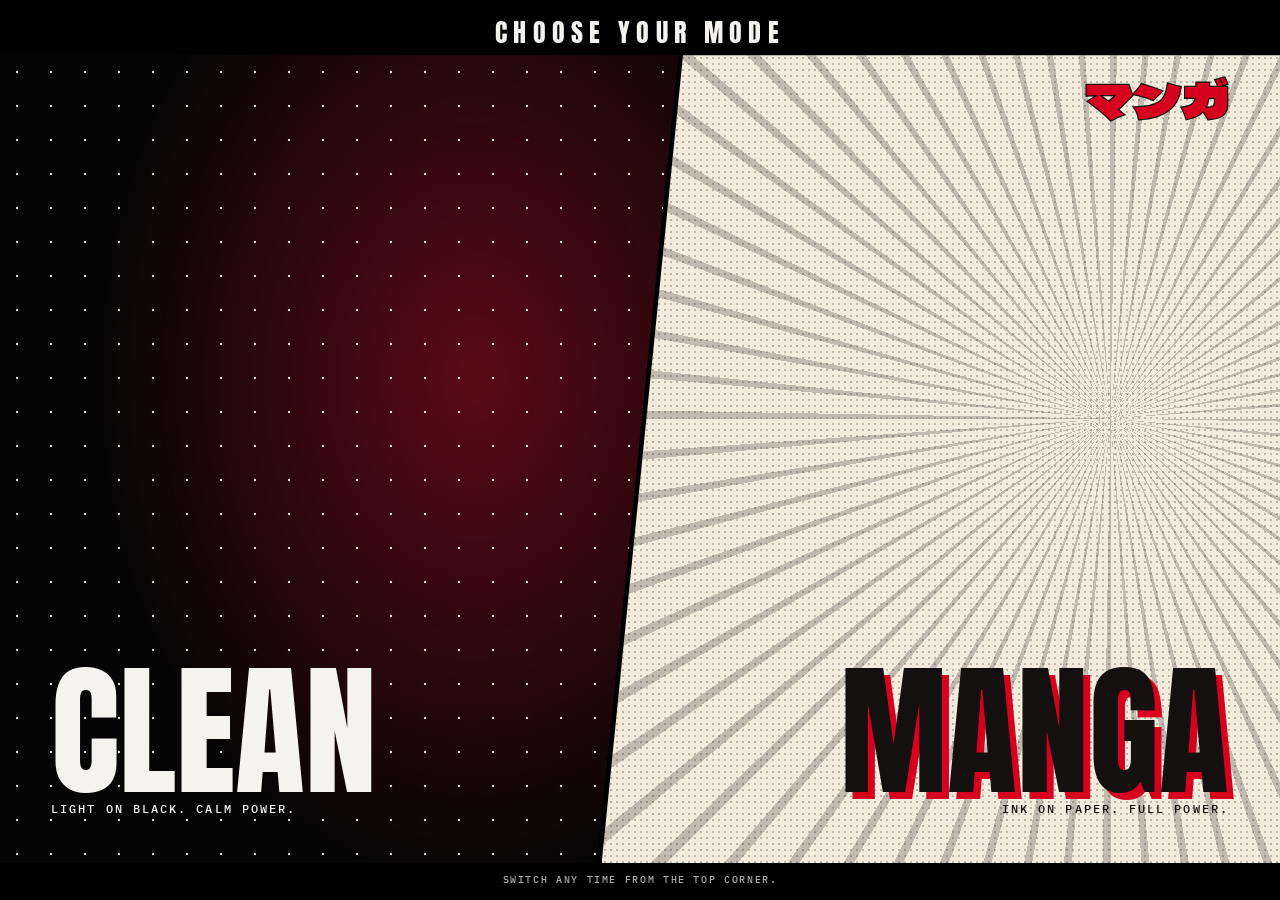
==== clean/index.html @ 98e5549c "One site, two modes: Clean (personal) and Manga - index.html is the front door: it opens the mode yo" ====
<!doctype html>
<html lang="en" data-mode="clean">
<head>
  <meta charset="utf-8">
  <meta name="viewport" content="width=device-width, initial-scale=1, viewport-fit=cover">
  <title>RSW — Real Saiyan Wellness</title>
  <meta name="description" content="Real Saiyan Wellness: lab-tested fitness fuel with an anime soul. Tap into your final form.">
  <!-- Test site: keep search engines out. Remove at launch. -->
  <meta name="robots" content="noindex">
  <link rel="icon" href="../favicon.svg" type="image/svg+xml">

  <!-- Runs before first paint. This page is Clean (Manga is ../manga/), so it's the mode the front door opens next
       time. Arrived from the Manga page (../switch.js): paint its cover first and hold it until this page is ready. -->
  <script>
    document.documentElement.classList.add('js');
    try {
      localStorage.setItem('rsw-mode', 'clean');
      const via = JSON.parse(sessionStorage.getItem('rsw-via'));
      sessionStorage.removeItem('rsw-via');
      if (via?.mode === 'clean' && Date.now() - via.at < 10000 && !matchMedia('(prefers-reduced-motion: reduce)').matches) {
        window.rswVia = via;
        document.documentElement.classList.add('is-arriving', 'is-launching');
      }
    } catch {}
  </script>

  <link rel="preconnect" href="https://fonts.googleapis.com">
  <link rel="preconnect" href="https://fonts.gstatic.com" crossorigin>
  <!-- Anton sets the scenes' titles. shortcut: Archivo Expanded + Montserrat stand in for the deck's paid Fit ExtraWide +
       Gotham. IBM Plex Mono sets the readouts; Anek Gujarati the Gujarati. -->
  <link rel="stylesheet" href="https://fonts.googleapis.com/css2?family=Anton&family=Archivo:wdth,wght@125,900&family=IBM+Plex+Mono:wght@500&family=Montserrat:wght@500;700;800&family=Anek+Gujarati:wdth,wght@100,700&display=swap">
  <!-- Only the Japanese this page uses (check.py fails if a letter is missing; it would fall back to a box) -->
  <link rel="stylesheet" href="https://fonts.googleapis.com/css2?family=Dela+Gothic+One&text=%E3%82%A2%E3%82%A4%E3%82%A6%E3%82%AA%E3%82%AB%E3%82%AC%E3%82%AD%E3%82%AF%E3%82%B3%E3%82%B4%E3%82%B7%E3%82%B9%E3%82%BA%E3%82%BB%E3%83%81%E3%83%83%E3%83%86%E3%83%88%E3%83%89%E3%83%8E%E3%83%8F%E3%83%90%E3%83%93%E3%83%94%E3%83%97%E3%83%9B%E3%83%9C%E3%83%9E%E3%83%9F%E3%83%A2%E3%83%A5%E3%83%A7%E3%83%A9%E3%83%AA%E3%83%AC%E3%83%AD%E3%83%AF%E3%83%B3%E3%83%BC%E4%BF%AE%E5%85%88%E5%A3%AB%E5%A4%89%E5%BD%A2%E6%85%8B%E6%88%A6%E6%9C%80%E6%9F%BB%E6%A4%9C%E7%94%9F%E7%B5%82%E8%A1%8C%E8%BA%AB%21&display=swap">
  <link rel="stylesheet" href="styles.css">
  <!-- The mode picker and the change to Manga, shared with the Manga page -->
  <link rel="stylesheet" href="../switch.css">
  <!-- three.js draws the world. Its minified build imports the full-size core, so the map points that at the minified
       core; the integrity hashes pin every file. -->
  <script type="importmap">
    {
      "imports": {
        "three": "https://cdn.jsdelivr.net/npm/three@0.186.1/build/three.module.min.js",
        "https://cdn.jsdelivr.net/npm/three@0.186.1/build/three.core.js": "https://cdn.jsdelivr.net/npm/three@0.186.1/build/three.core.min.js",
        "three/addons/": "https://cdn.jsdelivr.net/npm/three@0.186.1/examples/jsm/"
      },
      "integrity": {
        "https://cdn.jsdelivr.net/npm/three@0.186.1/build/three.module.min.js": "sha384-EU5UWigB3OuXjAXooUegndJSqYber3YSJHDoMZs6rV96yY/ol/B4W8logw4CKWkA",
        "https://cdn.jsdelivr.net/npm/three@0.186.1/build/three.core.min.js": "sha384-ktZslgpl0L71WZcQ5wKV96Z04i9QSjtmiU/kYpjDQSfJ5NJ8B79qDF63oNTbQySl",
        "https://cdn.jsdelivr.net/npm/three@0.186.1/examples/jsm/environments/RoomEnvironment.js": "sha384-/H49oz0ZtMgJNgMZ+OhhuMuKBOsaiC3kY0/PZSvgJJXAOJJwmSBJjzlV5lJul3MB"
      }
    }
  </script>
  <script src="../switch.js" defer></script>
  <script src="main.js" defer></script>
  <script src="photos.js" defer></script>
  <script src="world.js" defer></script>
</head>
<body>
  <!-- Clean → Manga, 変身 ("transform!"): an action burst grows out of the button and 変身!! slams in; the Manga page
       then shatters it (../switch.css). Both covers come first in the page, so an arrival paints its cover first. -->
  <div class="henshin" aria-hidden="true">
    <i class="henshin-burst"></i>
    <i class="henshin-shard" style="--a: 0deg; --r: -14deg"></i>
    <i class="henshin-shard" style="--a: 45deg; --r: 11deg"></i>
    <i class="henshin-shard" style="--a: 90deg; --r: -9deg"></i>
    <i class="henshin-shard" style="--a: 135deg; --r: 16deg"></i>
    <i class="henshin-shard" style="--a: 180deg; --r: -12deg"></i>
    <i class="henshin-shard" style="--a: 225deg; --r: 10deg"></i>
    <i class="henshin-shard" style="--a: 270deg; --r: -15deg"></i>
    <i class="henshin-shard" style="--a: 315deg; --r: 13deg"></i>
    <p class="henshin-word"><b>変身!!</b> <small>Transform</small></p>
    <i class="henshin-flash"></i>
  </div>

  <!-- Arriving from Manga: black and steel bars with CLEAN, lifted away once the page is ready (../switch.css) -->
  <div class="launch" aria-hidden="true">
    <i></i>
    <i></i>
    <i><b>Clean</b><small>Light on black. Calm power.</small><em>クリーン</em></i>
  </div>
  <a class="skip" href="#main">Skip to content</a>

  <!-- The world: particles of energy behind every scene (world.js). Clean: light on black. Manga: ink on paper. -->
  <canvas class="world" aria-hidden="true"></canvas>
  <!-- Real people, for real: a photo forms in particles, then the photo itself comes through over them (world.js) -->
  <img class="portrait" alt="" aria-hidden="true">
  <!-- Manga frames the screen like a manga panel; on a scene change speed lines flash and a sound effect pops -->
  <div class="frame" aria-hidden="true"><i class="frame-lines"></i><b class="frame-sfx"></b></div>
  <!-- Held to the full: the final form flashes over everything -->
  <p class="flash" aria-hidden="true"><b>最終形態</b> <small>Final form</small></p>

  <header class="hud">
    <a class="logo" href="#power" aria-label="RSW, back to the start">RSW</a>
    <p class="hud-now"><b data-now="num">01</b><span>/07</span> <span data-now="name">Power up</span></p>
    <div class="actions">
      <button class="sound-toggle" type="button" aria-pressed="false" hidden>
        <span class="sr">Music</span>
        <i aria-hidden="true"></i><i aria-hidden="true"></i><i aria-hidden="true"></i><i aria-hidden="true"></i>
      </button>
      <button class="mode-switch" type="button" aria-pressed="false">
        <span class="sr">Manga mode</span>
        <span aria-hidden="true">Clean</span>
        <span aria-hidden="true">Manga</span>
      </button>
      <button class="cart-btn" type="button" aria-haspopup="dialog">
        <svg viewBox="0 0 24 24" aria-hidden="true"><path d="M5 8h14l-1.2 12H6.2L5 8Zm4 0V7a3 3 0 0 1 6 0v1" /></svg>
        <span class="sr">Cart</span>
        <b class="cart-count" data-count="0">0</b>
      </button>
    </div>
  </header>

  <!-- The scenes, one at a time: a scroll, a swipe or the arrow keys move to the next (main.js) -->
  <nav class="index" aria-label="Scenes">
    <a href="#power"><b>01</b><span>Power up</span></a>
    <a href="#lab"><b>02</b><span>The Lab</span></a>
    <a href="#science"><b>03</b><span>The science</span></a>
    <a href="#proof"><b>04</b><span>Batch check</span></a>
    <a href="#sensei"><b>05</b><span>Sensei</span></a>
    <a href="#warriors"><b>06</b><span>Warriors</span></a>
    <a href="#final"><b>07</b><span>Final form</span></a>
  </nav>
  <button class="next" type="button"><span class="next-text">Scroll to power up</span><i aria-hidden="true"></i></button>

  <main class="deck" id="main">
    <section class="scene scene-power is-active" id="power" data-jp="変身" data-shape="logo" data-side="right" data-name="Power up" aria-labelledby="power-title">
      <div class="scene-copy">
        <p class="kicker">Real Saiyan Wellness <i>·</i> Amdavad</p>
        <h1 class="title" id="power-title"><span>Tap into</span> <span>your final form.</span></h1>
        <!-- The visitor's name: the energy writes it as it's typed (world.js), and it goes on their tub, their plan and
             their final form. Kept in this browser only (localStorage). -->
        <form class="name-form" novalidate>
          <label for="warrior-name">Your name, warrior <small>Stays on this device</small></label>
          <span class="name-row">
            <input id="warrior-name" name="name" maxlength="14" autocomplete="given-name" autocapitalize="words" spellcheck="false" enterkeyhint="done" placeholder="Type it">
            <button class="name-go" type="submit" aria-label="Lock in my name"><svg viewBox="0 0 24 24" aria-hidden="true"><path d="M4 12h15m-6-6 6 6-6 6" /></svg></button>
          </span>
        </form>
        <p class="lede">Lab-tested fuel for people who train like it’s their arc.</p>
        <p class="ctas">
          <a class="btn btn-main" href="#lab">Enter the Lab</a>
          <a class="btn btn-ghost" href="#sensei">Find my stack</a>
        </p>
        <ul class="range" aria-label="The range">
          <li><a href="#lab" data-product-link="whey"><img class="clean-only" src="../img/tub-whey.webp" alt="" width="800" height="1000"><span>Whey</span></a></li>
          <li><a href="#lab" data-product-link="creatine"><img class="clean-only" src="../img/tub-creatine.webp" alt="" width="800" height="1000"><span>Creatine</span></a></li>
          <li><a href="#lab" data-product-link="pre"><img class="clean-only" src="../img/tub-pre.webp" alt="" width="800" height="1000"><span>Pre</span></a></li>
          <li><a href="#lab" data-product-link="hydrate"><img class="clean-only" src="../img/tub-hydrate.webp" alt="" width="800" height="1000"><span>Hydrate</span></a></li>
        </ul>
        <p class="hold-hint"><i aria-hidden="true"></i> Press and hold anywhere to power up</p>
      </div>
    </section>

    <!-- The shop: the tub on show condenses out of the particles (world.js); the list carries each product's data for
         the world, the cart and Sensei. placeholder: flavours, sizes, numbers and prices are samples. -->
    <section class="scene scene-lab" id="lab" data-shape="tub" data-side="right" data-name="The Lab" aria-labelledby="lab-title">
      <div class="scene-copy">
        <p class="kicker"><b>02</b> The Lab <i lang="ja">ラボ</i></p>
        <h2 class="sr" id="lab-title">The Lab: the shop</h2>
        <ol class="products">
          <li class="product is-on" data-id="whey" data-code="RSW-01" data-kana="プロテイン" data-gu="પ્રોટીન" data-pic="../img/tub-whey.webp" style="--tone: #c8102e; --on: #f6efe2; --tub: #161413">
            <p class="product-type">Protein</p>
            <h3 class="product-name">Whey Protein</h3>
            <p class="product-flavour">Double Chocolate · 1 kg</p>
            <dl class="product-stats">
              <div><dt>Protein</dt><dd>24 g</dd></div>
              <div><dt>BCAA</dt><dd>5.4 g</dd></div>
              <div><dt>Servings</dt><dd>33</dd></div>
            </dl>
            <p class="product-about">Helps your muscles repair and grow after training.</p>
            <p class="product-buy"><span class="price"><b>₹2,499</b> <s>₹2,999</s></span> <button class="btn btn-main" type="button" data-add="whey">Add to cart</button></p>
          </li>
          <li class="product" data-id="creatine" data-code="RSW-02" data-kana="クレアチン" data-pic="../img/tub-creatine.webp" style="--tone: #1b1817; --on: #f6efe2; --tub: #161413">
            <p class="product-type">Creatine</p>
            <h3 class="product-name">Creatine Monohydrate</h3>
            <p class="product-flavour">Unflavoured · 250 g</p>
            <dl class="product-stats">
              <div><dt>Creatine</dt><dd>3 g</dd></div>
              <div><dt>Ingredients</dt><dd>1</dd></div>
              <div><dt>Servings</dt><dd>83</dd></div>
            </dl>
            <p class="product-about">Powers short, explosive efforts like heavy lifts and sprints.</p>
            <p class="product-buy"><span class="price"><b>₹999</b> <s>₹1,199</s></span> <button class="btn btn-main" type="button" data-add="creatine">Add to cart</button></p>
          </li>
          <li class="product" data-id="pre" data-code="RSW-03" data-kana="プレワークアウト" data-pic="../img/tub-pre.webp" style="--tone: #ff5a1f; --on: #1b1817; --tub: #161413">
            <p class="product-type">Pre-Workout</p>
            <h3 class="product-name">Pre-Workout</h3>
            <p class="product-flavour">Fruit Punch · 300 g</p>
            <dl class="product-stats">
              <div><dt>Caffeine</dt><dd>200 mg</dd></div>
              <div><dt>Citrulline</dt><dd>6 g</dd></div>
              <div><dt>Servings</dt><dd>30</dd></div>
            </dl>
            <p class="product-about">Energy and focus before you step in.</p>
            <p class="product-buy"><span class="price"><b>₹1,499</b> <s>₹1,799</s></span> <button class="btn btn-main" type="button" data-add="pre">Add to cart</button></p>
          </li>
          <li class="product" data-id="hydrate" data-code="RSW-04" data-kana="ハイドレーション" data-pic="../img/tub-hydrate.webp" style="--tone: #efe6d6; --on: #c8102e; --tub: #f2ece2">
            <p class="product-type">Hydration</p>
            <h3 class="product-name">Hydration Drink</h3>
            <p class="product-flavour">Lemon Lime · 30 servings</p>
            <dl class="product-stats">
              <div><dt>Electrolytes</dt><dd>5</dd></div>
              <div><dt>Added sugar</dt><dd>0 g</dd></div>
              <div><dt>Servings</dt><dd>30</dd></div>
            </dl>
            <p class="product-about">Electrolytes to keep you sharp through long, sweaty sessions.</p>
            <p class="product-buy"><span class="price"><b>₹899</b> <s>₹1,099</s></span> <button class="btn btn-main" type="button" data-add="hydrate">Add to cart</button></p>
          </li>
        </ol>
        <div class="switcher" aria-label="Products">
          <button class="switch-step" type="button" data-step="-1" aria-label="Previous product">←</button>
          <button type="button" data-product="whey" aria-pressed="true"><img class="clean-only" src="../img/tub-whey.webp" alt="" width="800" height="1000"><span>Whey</span></button>
          <button type="button" data-product="creatine" aria-pressed="false"><img class="clean-only" src="../img/tub-creatine.webp" alt="" width="800" height="1000"><span>Creatine</span></button>
          <button type="button" data-product="pre" aria-pressed="false"><img class="clean-only" src="../img/tub-pre.webp" alt="" width="800" height="1000"><span>Pre</span></button>
          <button type="button" data-product="hydrate" aria-pressed="false"><img class="clean-only" src="../img/tub-hydrate.webp" alt="" width="800" height="1000"><span>Hydrate</span></button>
          <button class="switch-step" type="button" data-step="1" aria-label="Next product">→</button>
        </div>
      </div>
      <p class="lab-kana" aria-hidden="true" data-lab-kana>プロテイン</p>
    </section>

    <!-- How it works, as a story the particles tell: the drained lifter, the creatine tub condensing, full power. The
         steps play in turn every few seconds; a tap picks one. Photos: Unsplash (free licence). -->
    <section class="scene scene-science" id="science" data-jp="修行" data-shape="photo" data-side="right" data-name="The science" aria-labelledby="science-title">
      <div class="scene-copy">
        <p class="kicker"><b>03</b> How it works <i lang="ja">修行</i></p>
        <h2 class="title" id="science-title"><span>Every arc</span> <span>needs fuel.</span></h2>
        <ol class="steps">
          <li><button type="button" aria-pressed="true" data-photo="../img/hero-rep-1200.webp"><b>Drain</b> <span>Hard sets burn through your muscles’ quick energy, called ATP, in seconds.</span></button></li>
          <li><button type="button" aria-pressed="false" data-tub="creatine"><b>Recharge</b> <span>3–5 g of creatine a day helps your muscles rebuild it, fast.</span></button></li>
          <li><button type="button" aria-pressed="false" data-photo="../img/barbell-woman.webp" data-sfx="ゴオオ"><b>Full power</b> <span>More quick energy means one more rep. Then another.</span></button></li>
        </ol>
        <p class="ctas"><a class="btn btn-main" href="#lab" data-product-link="creatine">Shop creatine</a></p>
      </div>
    </section>

    <!-- Batch check: the two codes on a tub open its lab report, in a sheet over the scene. placeholder: SAMPLE_BATCHES
         in main.js until real reports. -->
    <section class="scene scene-proof" id="proof" data-jp="検査" data-shape="shield" data-side="right" data-name="Batch check" aria-labelledby="proof-title">
      <div class="scene-copy">
        <p class="kicker"><b>04</b> Batch check <i lang="ja">検査</i></p>
        <h2 class="title" id="proof-title"><span>Is your tub</span> <span>the real deal?</span></h2>
        <p class="lede">Fake supplements are everywhere. Every RSW batch is lab-tested: enter the two codes on your tub to see its report.</p>
        <form class="check-form" novalidate>
          <p class="field">
            <label for="batch-code">Batch code <small>on the side</small></label>
            <input id="batch-code" name="batch" required autocomplete="off" autocapitalize="characters" spellcheck="false" maxlength="16" placeholder="CR-2611-07">
          </p>
          <p class="field">
            <label for="check-code">Check code <small>under the lid</small></label>
            <input id="check-code" name="check" required autocomplete="off" autocapitalize="characters" spellcheck="false" maxlength="10" placeholder="4F9K2A">
          </p>
          <button class="btn btn-main" type="submit">Check</button>
          <p class="check-error" role="alert"></p>
        </form>
        <p class="fine">Sample reports for now. Try <button class="code-chip" type="button" data-fill="CR-2611-07 4F9K2A">CR-2611-07</button> with <b>4F9K2A</b>.</p>
      </div>
    </section>

    <!-- Sensei: three taps (goal, food, training), then a plan in a sheet, with the one RSW pick that fits.
         shortcut: no step 4 (email the plan); that needs a server, so add it at launch. -->
    <section class="scene scene-sensei" id="sensei" data-shape="kanji" data-side="right" data-name="Sensei" aria-labelledby="sensei-title">
      <div class="scene-copy">
        <p class="kicker"><b>05</b> Sensei <i lang="ja">先生</i></p>
        <h2 class="title" id="sensei-title"><span>Your plan in</span> <span>three taps.</span></h2>
        <div class="quiz">
          <ol class="quiz-steps" aria-hidden="true"><li>Goal</li><li>Food</li><li>Training</li></ol>
          <fieldset class="q" data-key="goal">
            <legend><span>What’s your goal?</span></legend>
            <button type="button" data-value="muscle">Build muscle</button>
            <button type="button" data-value="lose">Lose weight</button>
          </fieldset>
          <fieldset class="q" data-key="diet" hidden>
            <legend><span>What do you eat?</span></legend>
            <button type="button" data-value="nonveg"><i class="food-mark nonveg" aria-hidden="true"></i>Non-vegetarian</button>
            <button type="button" data-value="veg"><i class="food-mark veg" aria-hidden="true"></i>Vegetarian</button>
          </fieldset>
          <fieldset class="q" data-key="train" hidden>
            <legend><span>Where do you train?</span></legend>
            <button type="button" data-value="gym">Gym</button>
            <button type="button" data-value="home">Home</button>
          </fieldset>
        </div>
      </div>
    </section>

    <!-- Warriors: the one on show forms in particles, big; the others wait as thumbnails, and they take turns. Clean shows
         real people mid-workout; Manga, fight scenes in halftone. Photos: Unsplash (free licence). -->
    <section class="scene scene-warriors" id="warriors" data-jp="戦士" data-shape="photo" data-side="right" data-name="Warriors" aria-labelledby="warriors-title">
      <div class="scene-copy">
        <p class="kicker"><b>06</b> Warriors <i lang="ja">戦士</i></p>
        <h2 class="title" id="warriors-title"><span>Top 10</span> <span>Warriors.</span></h2>
        <p class="lede">Not influencers. Real people from the RSW community, a new ten every week.</p>
        <ul class="crew" aria-label="This week's warriors">
          <li data-photo="../img/warrior-pulldown.webp" data-sfx="バキッ" aria-current="true">
            <button type="button"><img class="clean-only" src="../img/warrior-pulldown.webp" alt="A man in a turban training on a lat pulldown machine" width="720" height="900" loading="lazy"></button>
            <p><span class="clean-only">The pull · Week 12</span></p>
          </li>
          <li data-photo="../img/warrior-boxing.webp" data-sfx="シュッ">
            <button type="button"><img class="clean-only" src="../img/warrior-boxing.webp" alt="A woman throwing a punch in boxing gloves" width="720" height="900" loading="lazy"></button>
            <p><span class="clean-only">The punch · Week 8</span></p>
          </li>
          <li data-photo="../img/warrior-getup.webp" data-sfx="ビュン">
            <button type="button"><img class="clean-only" src="../img/warrior-getup.webp" alt="A man doing a kettlebell get-up" width="720" height="900" loading="lazy"></button>
            <p><span class="clean-only">The get-up · Week 20</span></p>
          </li>
          <li data-photo="../img/warrior-row.webp" data-sfx="ドンッ">
            <button type="button"><img class="clean-only" src="../img/warrior-row.webp" alt="A woman doing a dumbbell row" width="720" height="900" loading="lazy"></button>
            <p><span class="clean-only">The row · Week 5</span></p>
          </li>
          <li data-photo="../img/warrior-rest.webp" data-sfx="ゴゴゴ">
            <button type="button"><img class="clean-only" src="../img/warrior-rest.webp" alt="A man in a green tank top between sets" width="720" height="900" loading="lazy"></button>
            <p><span class="clean-only">The reset · Week 16</span></p>
          </li>
        </ul>
        <p class="crew-now" aria-live="polite"></p>
        <p class="ctas"><a class="btn btn-ghost" href="#final">Become a Warrior</a></p>
      </div>
    </section>

    <section class="scene scene-final" id="final" data-jp="最終形態" data-shape="burst" data-side="right" data-name="Final form" data-photo="../img/hero-warrior-tall.webp" aria-labelledby="final-title">
      <div class="scene-copy">
        <p class="kicker"><b>07</b> Final form <i lang="ja">最終形態</i></p>
        <h2 class="title" id="final-title"><span>Tap into</span> <span>your final form.</span></h2>
        <p class="ctas"><a class="btn btn-main" href="#lab">Shop the Lab</a></p>
      </div>
      <footer class="end">
        <!-- placeholder: fill in the brand's real contact details; the policy pages don't exist yet -->
        <ul>
          <li><a href="#">Instagram: [handle]</a></li>
          <li><a href="#">Email: [address]</a></li>
          <li><a href="#">WhatsApp: [number]</a></li>
        </ul>
        <ul>
          <li><a href="#">Privacy Policy</a></li>
          <li><a href="#">Terms &amp; Conditions</a></li>
          <li><a href="#">Shipping Policy</a></li>
          <li><a href="#">Refund Policy</a></li>
        </ul>
        <p class="end-vault"><b>The Vault</b> The RSW anime universe, comics and lore. Opens soon.</p>
        <p class="end-sign">From Amdavad, with <span lang="gu">ખમીર</span> · <span lang="gu">આવજો!</span></p>
        <p class="fine">© 2026 Real Saiyan Wellness. Supplements are not a substitute for a balanced diet. Talk to a doctor if you have a medical condition.</p>
        <p class="fine">Music: “Guiton Sketch” by Kevin MacLeod (<a href="https://incompetech.com/">incompetech.com</a>), licensed under <a href="https://creativecommons.org/licenses/by/4.0/">Creative Commons: By Attribution 4.0</a>.</p>
      </footer>
    </section>
  </main>

  <!-- Sheets over the scenes: the batch report and Sensei's plan -->
  <article class="sheet report" id="report" tabindex="-1" aria-labelledby="report-product" hidden>
    <button class="sheet-close" type="button" aria-label="Close the report">×</button>
    <p class="report-sample">Sample report · not a real batch</p>
    <h3 id="report-product" data-slot="product"></h3>
    <p class="stamp"><b>Genuine RSW</b></p>
    <dl class="report-specs">
      <div><dt>Batch</dt><dd data-slot="batch"></dd></div>
      <div><dt>Made</dt><dd data-slot="made"></dd></div>
      <div><dt>Best before</dt><dd data-slot="best"></dd></div>
      <div><dt>Tested by</dt><dd>NABL-accredited lab</dd></div>
      <div><dt>Report date</dt><dd data-slot="date"></dd></div>
      <div><dt>Status</dt><dd class="pass">Passed</dd></div>
    </dl>
    <p class="report-measure" data-slot="measure"></p>
    <div class="gauges">
      <figure class="gauge">
        <svg viewBox="0 0 84 84" aria-hidden="true"><circle cx="42" cy="42" r="34" /><circle class="fill" cx="42" cy="42" r="34" pathLength="100" /></svg>
        <b data-slot="claim"></b>
        <figcaption>On the label</figcaption>
      </figure>
      <figure class="gauge is-found">
        <svg viewBox="0 0 84 84" aria-hidden="true"><circle cx="42" cy="42" r="34" /><circle class="fill" cx="42" cy="42" r="34" pathLength="100" /></svg>
        <b data-slot="found"></b>
        <figcaption>Found by the lab</figcaption>
      </figure>
    </div>
    <ul class="checks">
      <li>Heavy metals below limits</li>
      <li>No banned substances found</li>
      <li>Microbes within limits</li>
    </ul>
    <p class="fine">The full lab report (PDF) opens here once real batches ship.</p>
  </article>
  <article class="sheet plan" tabindex="-1" aria-label="Your Sensei plan" hidden></article>

  <!-- shortcut: the cart lives in the browser tab; swap in the shop's real cart and checkout at launch -->
  <dialog class="cart" id="cart" aria-labelledby="cart-title">
    <header class="cart-head">
      <h2 id="cart-title">Your cart</h2>
      <button class="cart-close" type="button" aria-label="Close cart">×</button>
    </header>
    <ul class="cart-lines"></ul>
    <p class="cart-empty">Your cart is empty. <a href="#lab">Enter the Lab</a></p>
    <footer class="cart-foot">
      <p class="cart-total"><span>Total</span> <b>₹0</b></p>
      <p class="cart-ship"></p>
      <button class="btn btn-main" type="button" disabled>Checkout opens at launch</button>
    </footer>
  </dialog>

  <!-- Every visit opens on this: Clean against Manga, like a fighting game's select screen -->
  <dialog class="mode-dialog" aria-labelledby="mode-title" tabindex="-1">
    <h2 id="mode-title">Choose your mode</h2>
    <div class="choices">
      <button class="choice choice-clean" type="button" data-pick="clean">
        <b>Clean</b>
        <span>Light on black. Calm power.</span>
      </button>
      <button class="choice choice-manga" type="button" data-pick="manga">
        <i aria-hidden="true">マンガ</i>
        <b>Manga</b>
        <span>Ink on paper. Full power.</span>
      </button>
    </div>
    <p class="mode-note">Switch any time from the top corner.</p>
  </dialog>



  <!-- Music, on by default from the visitor's first click (browsers allow sound only after one). "Guiton Sketch" by
       Kevin MacLeod is CC BY 4.0: free to use, with the credit at the end. -->
  <audio class="music" loop preload="none" src="../audio/guiton-sketch.mp3"></audio>
</body>
</html>
---- clean/styles.css ----
/* ==========================================================================
   RSW, third design: one full-screen scene at a time over a world of particles (world.js, main.js).
   Clean: light on black. Calm power: white particles with red sparks, big condensed titles, hairline readouts.
   Manga: ink on paper. The screen is a manga panel: ink-dot particles (screentone coming alive), a thick panel
   frame, speed lines and a sound effect at every cut, slanted red plates.
   Without main.js the scenes stack as a plain page.
   ========================================================================== */

/* ---------- Tokens ---------- */
:root {
  --red: #e3132f;
  --gold: #ffc531;
  --black: #070707;
  --panel: rgb(20 18 18 / 0.88);
  --white: #f4f3ef;
  --muted: #9c9891;
  --line: rgb(244 243 239 / 0.16);
  --ok: #2bb673;
  --bg: var(--black);
  --fg: var(--white);

  --display: "Anton", Impact, "Arial Narrow", sans-serif;
  --brand: "Archivo", "Arial Black", sans-serif;
  --body: "Montserrat", system-ui, sans-serif;
  --mono: "IBM Plex Mono", ui-monospace, Menlo, Consolas, monospace;
  --jp: "Dela Gothic One", "Hiragino Sans", "Yu Gothic", sans-serif;
  --gu: "Anek Gujarati", sans-serif;

  --ease: cubic-bezier(0.16, 1, 0.3, 1);
  --ease-io: cubic-bezier(0.76, 0, 0.24, 1);
  --slam: cubic-bezier(0.2, 1.7, 0.4, 1);
  --slant: polygon(5% 0, 100% 0, 95% 100%, 0 100%);

  --gutter: clamp(1rem, 4vw, 3.5rem);
  --hud: 4.5rem;
  --rail: 0px;

  color-scheme: dark;
}

[data-mode="manga"] {
  --red: #d8001f;
  --black: #141010;
  --white: #f3ebdc;
  --panel: #fbf6ec;
  --muted: #4a403b;
  --line: #141010;
  --bg: var(--white);
  --fg: var(--black);
  color-scheme: light;
}

/* ---------- Base ---------- */
*,
*::before,
*::after {
  box-sizing: border-box;
}

html {
  -webkit-text-size-adjust: 100%;
}

body {
  margin: 0;
  min-height: 100vh;
  background: var(--bg);
  color: var(--fg);
  font: 500 1rem / 1.6 var(--body);
  -webkit-font-smoothing: antialiased;
  overflow-x: clip;
}

/* Clean: a deep red-black glow where the world stands */
[data-mode="clean"] body {
  background:
    radial-gradient(70% 70% at 70% 45%, rgb(110 12 28 / 0.38) 0%, transparent 60%),
    radial-gradient(120% 100% at 50% 50%, #121010 0%, #050505 70%);
}

/* Manga: newsprint, faint screentone, the corners a little darker */
[data-mode="manga"] body {
  background:
    radial-gradient(rgb(20 16 16 / 0.07) 1px, transparent 1.4px) 0 0 / 6px 6px,
    radial-gradient(120% 100% at 50% 45%, #f6efe2 0%, #eadfca 100%);
}

img {
  display: block;
  max-width: 100%;
  height: auto;
}

button,
input {
  font: inherit;
  color: inherit;
}

button {
  cursor: pointer;
  background: none;
  border: 0;
  padding: 0;
}

a {
  color: inherit;
}

h1,
h2,
h3,
p,
ul,
ol,
dl,
dd,
figure,
fieldset,
legend {
  margin: 0;
}

ul,
ol {
  padding: 0;
  list-style: none;
}

fieldset {
  border: 0;
  padding: 0;
  min-width: 0;
}

:focus-visible {
  outline: 3px solid var(--gold);
  outline-offset: 3px;
}

[hidden] {
  display: none !important;
}

[data-mode="clean"] .manga-only,
[data-mode="manga"] .clean-only {
  display: none !important;
}

.sr {
  position: absolute;
  width: 1px;
  height: 1px;
  overflow: hidden;
  clip-path: inset(50%);
  white-space: nowrap;
}

.skip {
  position: fixed;
  left: 1rem;
  top: -5rem;
  z-index: 200;
  padding: 0.8rem 1.2rem;
  background: var(--fg);
  color: var(--bg);
  font-weight: 800;
}

.skip:focus {
  top: 1rem;
}

.fine {
  font-size: 0.78rem;
  color: var(--muted);
}

/* ---------- Buttons: square and loud in Clean, slanted red plates in Manga ---------- */
.btn {
  position: relative;
  isolation: isolate;
  display: inline-flex;
  align-items: center;
  justify-content: center;
  gap: 0.5rem;
  min-height: 3.1rem;
  padding: 0.9rem 1.7rem;
  border: 2px solid transparent;
  font: 800 0.76rem / 1 var(--body);
  letter-spacing: 0.14em;
  text-transform: uppercase;
  text-decoration: none;
  white-space: nowrap;
  transition: background-color 0.25s, color 0.25s, border-color 0.25s, translate 0.25s var(--ease);
}

.btn-main {
  background: var(--white);
  color: #070707;
}

.btn-ghost {
  border-color: currentColor;
}

.btn:disabled {
  opacity: 0.5;
  cursor: wait;
}

@media (hover: hover) {
  .btn-main:not(:disabled):hover {
    background: var(--red);
    color: #fff;
  }

  .btn-ghost:hover {
    background: var(--fg);
    border-color: var(--fg);
    color: var(--bg);
  }
}

.btn.is-added,
.btn.is-added:hover {
  background: var(--ok);
  color: #fff;
}

[data-mode="manga"] .btn {
  border: 0;
  background: none;
  padding: 0.9rem 2.1rem 0.85rem;
  font: 400 1.1rem / 1 var(--display);
  letter-spacing: 0.06em;
  color: var(--white);
}

[data-mode="manga"] .btn::before,
[data-mode="manga"] .btn::after {
  content: "";
  position: absolute;
  inset: 0;
  clip-path: var(--slant);
  transition: background-color 0.2s, translate 0.2s var(--ease);
}

[data-mode="manga"] .btn::before {
  z-index: -1;
  background: var(--red);
}

[data-mode="manga"] .btn::after {
  z-index: -2;
  background: var(--black);
  translate: 5px 5px;
}

[data-mode="manga"] .btn-ghost {
  color: var(--black);
}

[data-mode="manga"] .btn-ghost::before {
  background: var(--panel);
  box-shadow: inset 0 0 0 3px var(--black);
}

@media (hover: hover) {
  [data-mode="manga"] .btn:not(:disabled):hover {
    background: none;
    color: var(--black);
    translate: -2px -2px;
  }

  [data-mode="manga"] .btn:not(:disabled):hover::before {
    background: var(--gold);
  }

  [data-mode="manga"] .btn:not(:disabled):hover::after {
    translate: 8px 8px;
  }
}

[data-mode="manga"] .btn.is-added::before {
  background: var(--ok);
}

/* ==========================================================================
   The world and the frame
   ========================================================================== */
.world {
  position: fixed;
  inset: 0;
  z-index: 0;
  width: 100%;
  height: 100%;
  pointer-events: none;
  opacity: 0;
  transition: opacity 1.2s;
}

.world.is-live {
  opacity: 1;
}

/* A real photo, sharp, laid over its particles once they've landed (world.js places and shows it); its edges fade like
   theirs, so the energy round it still shows */
.portrait {
  position: fixed;
  left: 0;
  top: 0;
  z-index: 1;
  width: calc(var(--pw, 0) * 1px);
  max-width: none;
  height: calc(var(--ph, 0) * 1px);
  object-fit: cover;
  translate: calc(var(--px, 0) * 1px - 50%) calc(var(--py, 0) * 1px - 50%);
  opacity: 0;
  pointer-events: none;
  transition: opacity 0.35s;
  -webkit-mask: linear-gradient(90deg, transparent, #000 15%, #000 85%, transparent), linear-gradient(transparent, #000 15%, #000 85%, transparent);
  -webkit-mask-composite: source-in;
  mask: linear-gradient(90deg, transparent, #000 15%, #000 85%, transparent), linear-gradient(transparent, #000 15%, #000 85%, transparent);
  mask-composite: intersect;
  filter: contrast(1.06) saturate(0.9);
}

.portrait:not([src]) {
  display: none;
}

.portrait.is-shown {
  opacity: 1;
  transition: opacity 1s var(--ease);
}

.frame {
  position: fixed;
  inset: 0;
  z-index: 15;
  pointer-events: none;
}

/* Clean: a vignette that pulls the eye to the middle */
[data-mode="clean"] .frame {
  background: radial-gradient(120% 90% at 55% 50%, transparent 55%, rgb(0 0 0 / 0.55) 100%);
}

/* Manga: the screen is a panel, a thick ink border inside a paper gutter */
[data-mode="manga"] .frame {
  box-shadow: inset 0 0 0 8px var(--white), inset 0 0 0 13px var(--black);
}

.frame-lines,
.frame-sfx {
  position: absolute;
  opacity: 0;
}

.frame-lines {
  inset: 0;
  background: repeating-conic-gradient(from 0deg at 50% 50%, rgb(20 16 16 / 0.5) 0deg 0.8deg, transparent 0.8deg 4.5deg);
  -webkit-mask: radial-gradient(circle, transparent 0 22%, #000 70%);
  mask: radial-gradient(circle, transparent 0 22%, #000 70%);
}

.frame-sfx {
  right: 12%;
  top: 22%;
  font: 400 clamp(3rem, 9vw, 7.5rem) / 1 var(--jp);
  color: var(--red);
  -webkit-text-stroke: 0.06em var(--black);
  paint-order: stroke fill;
  text-shadow: 0.06em 0.06em 0 var(--black);
  rotate: -10deg;
}

.frame.is-hit .frame-lines {
  animation: speed 0.6s ease-out both;
}

.frame.is-hit .frame-sfx {
  animation: sfx-pop 1s var(--slam) both;
}

/* ==========================================================================
   HUD: the brand, where you are, and the controls
   ========================================================================== */
.hud {
  position: fixed;
  left: 0;
  right: 0;
  top: 0;
  z-index: 20;
  display: grid;
  grid-template-columns: minmax(0, 1fr) auto minmax(0, 1fr);
  align-items: center;
  gap: 1rem;
  height: var(--hud);
  padding: 0 var(--gutter);
  pointer-events: none;
}

.hud > * {
  pointer-events: auto;
}

.logo {
  justify-self: start;
  font: 900 1.7rem / 1 var(--brand);
  font-stretch: 125%;
  letter-spacing: -0.04em;
  text-decoration: none;
}

.hud-now {
  display: flex;
  align-items: baseline;
  gap: 0.35rem;
  font: 500 0.7rem / 1 var(--mono);
  letter-spacing: 0.16em;
  text-transform: uppercase;
  color: var(--muted);
}

.hud-now b {
  font-weight: 500;
  color: var(--fg);
}

.hud-now span:last-child {
  margin-left: 0.6rem;
  color: var(--fg);
}

.actions {
  justify-self: end;
  display: flex;
  align-items: center;
  gap: 0.6rem;
}

.mode-switch {
  position: relative;
  display: grid;
  grid-template-columns: 1fr 1fr;
  padding: 0.22rem;
  border: 1px solid var(--line);
  font: 800 0.62rem / 1 var(--body);
  letter-spacing: 0.14em;
  text-transform: uppercase;
}

.mode-switch::before {
  content: "";
  position: absolute;
  top: 0.22rem;
  bottom: 0.22rem;
  left: 0.22rem;
  width: calc(50% - 0.22rem);
  background: var(--fg);
  transition: translate 0.45s var(--ease), background-color 0.45s;
}

.mode-switch[aria-pressed="true"]::before {
  translate: 100% 0;
  background: var(--red);
}

.mode-switch span[aria-hidden] {
  position: relative;
  padding: 0.6rem 0.8rem;
  text-align: center;
  transition: color 0.45s;
}

.mode-switch[aria-pressed="false"] span[aria-hidden]:nth-of-type(2) {
  color: var(--bg);
}

.mode-switch[aria-pressed="true"] span[aria-hidden]:nth-of-type(3) {
  color: #fff;
}

.cart-btn,
.sound-toggle {
  position: relative;
  display: grid;
  place-items: center;
  width: 2.6rem;
  height: 2.6rem;
  flex: none;
  border: 1px solid var(--line);
}

.cart-btn svg {
  width: 1.25rem;
  fill: none;
  stroke: currentColor;
  stroke-width: 1.8;
  stroke-linejoin: round;
}

.cart-count {
  position: absolute;
  top: -0.4rem;
  right: -0.4rem;
  min-width: 1.25rem;
  height: 1.25rem;
  padding: 0 0.3rem;
  background: var(--red);
  color: #fff;
  font: 800 0.65rem / 1.25rem var(--body);
  text-align: center;
}

.cart-count[data-count="0"] {
  display: none;
}

.cart-count.is-bumped {
  animation: bump 0.5s var(--slam);
}

.sound-toggle {
  display: flex;
  align-items: center;
  justify-content: center;
  gap: 3px;
}

.sound-toggle i {
  width: 3px;
  height: 0.3rem;
  background: currentColor;
}

.sound-toggle[aria-pressed="true"] i {
  height: 1rem;
}

@media (prefers-reduced-motion: no-preference) {
  .sound-toggle[aria-pressed="true"] i {
    animation: eq 0.9s ease-in-out infinite alternate;
  }

  .sound-toggle i:nth-child(3) { animation-delay: -0.3s !important; }
  .sound-toggle i:nth-child(4) { animation-delay: -0.6s !important; }
  .sound-toggle i:nth-child(5) { animation-delay: -0.15s !important; }
}

/* The scene index, down the left: a line and a number each; the one you're on is long and red */
.index {
  display: none;
}

.next {
  position: fixed;
  left: 50%;
  bottom: 1.2rem;
  z-index: 20;
  display: grid;
  justify-items: center;
  gap: 0.55rem;
  translate: -50% 0;
  font: 500 0.64rem / 1 var(--mono);
  letter-spacing: 0.18em;
  text-transform: uppercase;
  color: var(--muted);
  transition: color 0.3s;
}

.next:hover {
  color: var(--fg);
}

.next i {
  width: 1px;
  height: 2.4rem;
  background: linear-gradient(var(--fg), transparent);
  transform-origin: top;
}

@media (prefers-reduced-motion: no-preference) {
  .next i {
    animation: drip 1.8s var(--ease) infinite;
  }
}

/* Manga's HUD: the brand on a red plate, the readout on a black one */
[data-mode="manga"] .logo {
  padding: 0.3rem 1rem 0.35rem;
  background: var(--red);
  color: var(--white);
  clip-path: var(--slant);
  rotate: -3deg;
}

[data-mode="manga"] .hud-now {
  padding: 0.45rem 1.1rem 0.4rem 0.8rem;
  background: var(--black);
  color: var(--white);
  font: 400 0.9rem / 1 var(--display);
  letter-spacing: 0.08em;
  clip-path: var(--slant);
}

[data-mode="manga"] .hud-now :is(b, span:last-child) {
  color: var(--white);
}

[data-mode="manga"] .hud-now b {
  color: var(--gold);
}

[data-mode="manga"] :is(.mode-switch, .cart-btn, .sound-toggle) {
  border: 2px solid var(--black);
  background: var(--panel);
  box-shadow: 3px 3px 0 var(--black);
}

[data-mode="manga"] .mode-switch[aria-pressed="true"] span[aria-hidden]:nth-of-type(3) {
  color: var(--white);
}

[data-mode="manga"] .cart-count {
  border: 2px solid var(--black);
}

[data-mode="manga"] .next {
  padding: 0.45rem 1rem 0.4rem;
  background: var(--black);
  color: var(--white);
  font: 400 0.85rem / 1 var(--display);
  letter-spacing: 0.08em;
  clip-path: var(--slant);
}

[data-mode="manga"] .next i {
  display: none;
}

@media (min-width: 64rem) and (min-aspect-ratio: 9/10) {
  :root {
    --rail: 11.5rem; /* the index, its longest name lit, never reaches the words */
  }

  .index {
    position: fixed;
    left: var(--gutter);
    top: 50%;
    z-index: 20;
    display: grid;
    gap: 0.95rem;
    translate: 0 -50%;
  }

  .index a {
    display: flex;
    align-items: center;
    gap: 0.7rem;
    font: 500 0.66rem / 1 var(--mono);
    letter-spacing: 0.14em;
    text-transform: uppercase;
    text-decoration: none;
    color: var(--muted);
    transition: color 0.3s;
  }

  .index a::before {
    content: "";
    order: 1;
    width: 1.2rem;
    height: 1px;
    background: currentColor;
    transition: width 0.5s var(--ease), background-color 0.3s, height 0.3s;
  }

  .index b {
    order: 0;
    font-weight: 500;
  }

  .index span {
    order: 2;
    opacity: 0;
    translate: -0.4rem 0;
    transition: opacity 0.3s, translate 0.4s var(--ease);
  }

  .index a:is(:hover, [aria-current]) {
    color: var(--fg);
  }

  .index a:is(:hover, [aria-current]) span {
    opacity: 1;
    translate: 0 0;
  }

  .index a[aria-current]::before {
    width: 2.6rem;
    height: 2px;
    background: var(--red);
  }

  [data-mode="manga"] .index a {
    font: 400 0.85rem / 1 var(--display);
    letter-spacing: 0.06em;
    color: var(--black);
  }

  [data-mode="manga"] .index a::before {
    height: 3px;
  }

  [data-mode="manga"] .index a[aria-current] span {
    padding: 0.25rem 0.8rem 0.2rem 0.5rem;
    background: var(--red);
    color: var(--white);
    clip-path: var(--slant);
  }
}

/* ==========================================================================
   The deck: one scene at a time (main.js sets .deck-on; without it the scenes stack as a page)
   ========================================================================== */
.deck-on,
.deck-on body {
  height: 100%;
  overflow: hidden;
  overscroll-behavior: none;
}

.deck {
  position: relative;
  z-index: 2;
}

.deck-on .deck {
  position: fixed;
  inset: 0;
}

.scene {
  position: relative;
  min-height: 100vh;
  display: grid;
  grid-template-columns: minmax(0, 1fr);
  align-content: end;
  gap: 1.5rem;
  padding: calc(var(--hud) + 40vh) var(--gutter) 5rem;
  outline: none;
}

.deck-on .scene {
  position: absolute;
  inset: 0;
  min-height: 0;
  visibility: hidden;
}

.deck-on .scene:is(.is-active, .is-leaving) {
  visibility: visible;
}

.scene-copy {
  position: relative;
  display: grid;
  gap: 1.1rem;
  justify-items: start;
  max-width: 40rem;
}

/* On a short screen a scene's words may scroll within it (main.js lets them) */
.deck-on .scene-copy {
  max-height: calc(100dvh - var(--hud) - 7rem - 34vh);
  overflow-y: auto;
  overscroll-behavior: contain;
  scrollbar-width: none;
}

.kicker {
  display: flex;
  flex-wrap: wrap;
  align-items: center;
  gap: 0.7rem;
  font: 500 0.72rem / 1 var(--mono);
  letter-spacing: 0.18em;
  text-transform: uppercase;
  color: var(--muted);
}

.kicker b {
  font-weight: 500;
  color: var(--red);
}

.kicker i {
  font: 400 0.9rem / 1 var(--jp);
  font-style: normal;
  letter-spacing: 0.1em;
  color: var(--red);
}

.title {
  font: 400 clamp(2.8rem, 0.8rem + 5.4vw, 7rem) / 0.88 var(--display);
  letter-spacing: 0.005em;
  text-transform: uppercase;
}

.title > span {
  display: block;
}

.title > span + span {
  color: var(--red);
}

/* main.js splits a title into words and letters, so they can rise in one by one */
.letters .word {
  display: inline-block;
  white-space: nowrap;
}

.letters i {
  display: inline-block;
  font-style: normal;
  transform-origin: 0 100%;
}

.lede {
  max-width: 30rem;
  font-size: clamp(1rem, 0.95rem + 0.3vw, 1.15rem);
  color: var(--muted);
}

.ctas {
  display: flex;
  flex-wrap: wrap;
  gap: 0.75rem;
}

/* Wide screens: the words on the left, the world on the right */
@media (min-width: 64rem) and (min-aspect-ratio: 9/10) {
  .scene {
    grid-template-columns: minmax(0, 1fr) minmax(0, 1fr);
    align-content: center;
    align-items: center;
    padding: calc(var(--hud) + 2rem) var(--gutter) 5rem calc(var(--gutter) + var(--rail));
  }

  .deck-on .scene-copy {
    max-height: calc(100dvh - var(--hud) - 7rem);
  }

  /* Power: a smaller title, so the range of tubs and the hint fit under it */
  .scene-power .title {
    font-size: clamp(3rem, 5vw, 6.4rem);
  }
}

/* Tablets on their side, small laptops: titles a step smaller, so the world on the right never touches them */
@media (min-width: 64rem) and (max-width: 79.99rem) and (min-aspect-ratio: 9/10) {
  .title {
    font-size: clamp(2.8rem, 0.6rem + 4.8vw, 7rem);
  }
}

/* ---------- Manga: titles inked with a red offset, words in caption boxes ---------- */
[data-mode="manga"] .kicker {
  justify-self: start;
  padding: 0.5rem 1.3rem 0.45rem 0.9rem;
  background: var(--black);
  color: var(--white);
  font: 400 0.95rem / 1 var(--display);
  letter-spacing: 0.08em;
  clip-path: var(--slant);
}

[data-mode="manga"] .kicker b {
  color: var(--gold);
}

[data-mode="manga"] .title {
  color: var(--black);
  text-shadow: 0.05em 0.05em 0 var(--red);
  rotate: -3deg;
  transform-origin: left bottom;
}

[data-mode="manga"] .title > span + span {
  color: var(--red);
  -webkit-text-stroke: 0.025em var(--black);
  paint-order: stroke fill;
  text-shadow: 0.05em 0.05em 0 var(--black);
}

[data-mode="manga"] .lede {
  padding: 0.85rem 1.2rem;
  background: var(--panel);
  color: var(--black);
  font-weight: 700;
  border: 3px solid var(--black);
  box-shadow: 5px 5px 0 var(--black);
}

/* ==========================================================================
   Scenes
   ========================================================================== */

/* ---------- Power up: the range of tubs under the words, and the hint to hold ---------- */
.range {
  display: flex;
  gap: 0.4rem;
  margin-top: 0.4rem;
}

.range a {
  display: grid;
  justify-items: center;
  gap: 0.25rem;
  width: 4.6rem;
  padding: 0.4rem 0.2rem 0.5rem;
  border: 1px solid var(--line);
  font: 500 0.58rem / 1 var(--mono);
  letter-spacing: 0.12em;
  text-transform: uppercase;
  text-decoration: none;
  color: var(--muted);
  transition: border-color 0.3s, color 0.3s, translate 0.4s var(--ease);
}

.range img {
  width: 2.6rem;
  height: 3.2rem;
  object-fit: contain;
  transition: scale 0.4s var(--slam);
}

.range a:hover {
  border-color: var(--red);
  color: var(--fg);
  translate: 0 -3px;
}

.range a:hover img {
  scale: 1.12;
}

.hold-hint {
  display: flex;
  align-items: center;
  gap: 0.6rem;
  font: 500 0.64rem / 1 var(--mono);
  letter-spacing: 0.16em;
  text-transform: uppercase;
  color: var(--muted);
}

.hold-hint i {
  width: 0.7rem;
  height: 0.7rem;
  border-radius: 50%;
  border: 1.5px solid var(--red);
}

@media (prefers-reduced-motion: no-preference) {
  .hold-hint i {
    animation: hold-ping 1.8s var(--ease) infinite;
  }
}

@media (prefers-reduced-motion: reduce) {
  .hold-hint {
    display: none;
  }
}

[data-mode="manga"] .range a {
  border: 2px solid var(--black);
  background: var(--panel);
  color: var(--black);
  font: 400 0.8rem / 1 var(--display);
  box-shadow: 3px 3px 0 var(--black);
}

[data-mode="manga"] .hold-hint {
  padding: 0.35rem 1rem 0.3rem 0.7rem;
  background: var(--black);
  color: var(--white);
  font: 400 0.85rem / 1 var(--display);
  letter-spacing: 0.06em;
  clip-path: var(--slant);
}

/* ---------- The visitor's name: a signature line under the title (main.js, world.js) ---------- */
.name-form {
  display: grid;
  gap: 0.45rem;
  width: min(100%, 26rem);
}

.name-form label {
  display: flex;
  justify-content: space-between;
  gap: 1rem;
  font: 500 0.64rem / 1 var(--mono);
  letter-spacing: 0.16em;
  text-transform: uppercase;
  color: var(--muted);
}

.name-form small {
  font-size: inherit;
  letter-spacing: 0.06em;
  text-transform: none;
}

.name-row {
  display: flex;
  border-bottom: 2px solid rgb(244 243 239 / 0.3);
  transition: border-color 0.3s, box-shadow 0.3s;
}

.name-row:focus-within,
.is-named .name-row {
  border-color: var(--red);
  box-shadow: 0 8px 18px -12px rgb(227 19 47 / 0.9);
}

.name-form input {
  flex: 1;
  min-width: 0;
  padding: 0.2rem 0 0.3rem;
  border: 0;
  background: none;
  font: 400 clamp(1.8rem, 1.2rem + 1.4vw, 2.5rem) / 1.1 var(--display);
  letter-spacing: 0.04em;
  text-transform: uppercase;
  color: var(--fg);
  caret-color: var(--red);
  outline: none;
}

.name-form input::placeholder {
  color: rgb(244 243 239 / 0.2);
}

.name-go {
  display: grid;
  place-items: center;
  width: 3rem;
  transition: color 0.2s, translate 0.3s var(--ease);
}

.name-go svg {
  width: 1.5rem;
  fill: none;
  stroke: currentColor;
  stroke-width: 2;
  stroke-linecap: round;
  stroke-linejoin: round;
}

.name-go:hover {
  color: var(--red);
  translate: 3px 0;
}

/* ---------- The Lab ---------- */
.products {
  display: grid;
}

.product {
  grid-area: 1 / 1;
  display: grid;
  gap: 0.75rem;
  justify-items: start;
  visibility: hidden;
}

/* inherit, not visible: a visible child would show through its hidden scene */
.product.is-on {
  visibility: inherit;
}

.product-type {
  font: 500 0.7rem / 1 var(--mono);
  letter-spacing: 0.18em;
  text-transform: uppercase;
  color: var(--red);
}

.product-name {
  font: 400 clamp(2.8rem, 1rem + 5.4vw, 6.6rem) / 0.9 var(--display);
  text-transform: uppercase;
}

.product-flavour {
  color: var(--muted);
}

.product-stats {
  display: grid;
  grid-template-columns: repeat(3, minmax(0, 1fr));
  width: min(100%, 30rem);
  border-block: 1px solid var(--line);
}

.product-stats div {
  display: flex;
  flex-direction: column-reverse;
  gap: 0.25rem;
  padding: 0.75rem 0.5rem 0.7rem 0;
}

.product-stats div + div {
  padding-left: 0.9rem;
  border-left: 1px solid var(--line);
}

.product-stats dd {
  font: 400 clamp(1.6rem, 1rem + 1.6vw, 2.4rem) / 1 var(--display);
  font-variant-numeric: tabular-nums;
}

.product-stats dt {
  font: 500 0.62rem / 1 var(--mono);
  letter-spacing: 0.14em;
  text-transform: uppercase;
  color: var(--muted);
}

.product-about {
  max-width: 28rem;
  color: var(--muted);
}

.product-buy {
  display: flex;
  flex-wrap: wrap;
  align-items: center;
  gap: 1rem 1.5rem;
}

.price {
  display: flex;
  align-items: baseline;
  gap: 0.6rem;
}

.price b {
  font: 400 2.2rem / 1 var(--display);
}

.price s {
  color: var(--muted);
}

.switcher {
  display: flex;
  flex-wrap: wrap;
  align-items: center;
  gap: 0.35rem;
  margin-top: 0.6rem;
}

.switcher button {
  display: grid;
  justify-items: center;
  gap: 0.2rem;
  padding: 0.35rem 0.55rem 0.5rem;
  border-bottom: 2px solid transparent;
  font: 800 0.7rem / 1 var(--body);
  letter-spacing: 0.14em;
  text-transform: uppercase;
  color: var(--muted);
  transition: color 0.3s, border-color 0.3s;
}

.switcher button:hover,
.switcher [aria-pressed="true"] {
  color: var(--fg);
}

.switcher [aria-pressed="true"] {
  border-color: var(--red);
}

.switcher button img {
  width: 2rem;
  height: 2.5rem;
  object-fit: contain;
  opacity: 0.55;
  transition: opacity 0.3s, scale 0.4s var(--slam);
}

.switcher [aria-pressed="true"] img,
.switcher button:hover img {
  opacity: 1;
  scale: 1.1;
}

.switcher .switch-step {
  place-items: center;
  width: 2.6rem;
  height: 2.6rem;
  padding: 0;
  border: 1px solid var(--line);
  font-size: 1rem;
}

/* The product's name in katakana, huge and faint, standing behind the tub */
.lab-kana {
  display: none;
}

@media (min-width: 64rem) and (min-aspect-ratio: 9/10) {
  .lab-kana {
    display: block;
    position: absolute;
    right: calc(var(--gutter) + 2rem);
    top: 50%;
    translate: 0 -50%;
    writing-mode: vertical-rl;
    font: 400 min(15vh, calc(80vh / var(--kana-len, 5))) / 1 var(--jp);
    color: var(--fg);
    opacity: 0.06;
    pointer-events: none;
  }
}

[data-mode="manga"] .product-stats {
  border-block-width: 3px;
}

[data-mode="manga"] .product-stats div + div {
  border-left-width: 2px;
}

[data-mode="manga"] .switcher button {
  border: 0;
  font: 400 0.95rem / 1 var(--display);
  letter-spacing: 0.06em;
  clip-path: var(--slant);
}

[data-mode="manga"] .switcher [aria-pressed="true"] {
  background: var(--black);
  color: var(--white);
}

[data-mode="manga"] .switcher .switch-step {
  border: 2px solid var(--black);
  clip-path: none;
  background: var(--panel);
}

[data-mode="manga"] .lab-kana {
  color: transparent;
  -webkit-text-stroke: 2px var(--black);
  opacity: 0.2;
}

/* ---------- The science: three steps, each a picture in particles; the one on show is lit, its bar fills ---------- */
.steps {
  display: grid;
  gap: 0.35rem;
  counter-reset: step;
  max-width: 30rem;
}

.steps li {
  counter-increment: step;
}

.steps button {
  position: relative;
  display: grid;
  grid-template-columns: 2.6rem 1fr;
  column-gap: 1rem;
  width: 100%;
  padding: 0.7rem 0.8rem 0.8rem 0;
  text-align: left;
  font-size: 0.92rem;
  color: var(--muted);
  opacity: 0.6;
  transition: opacity 0.3s, color 0.3s;
}

.steps button::before {
  content: "0" counter(step);
  grid-row: 1 / 3;
  font: 400 2rem / 1 var(--display);
  color: var(--red);
}

.steps button::after {
  content: "";
  position: absolute;
  left: 3.6rem;
  right: 0;
  bottom: 0;
  height: 2px;
  background: var(--line);
}

.steps button:hover,
.steps [aria-pressed="true"] {
  opacity: 1;
  color: var(--fg);
}

.steps b {
  font: 400 1.4rem / 1.1 var(--display);
  letter-spacing: 0.02em;
  text-transform: uppercase;
  color: var(--fg);
}

@media (prefers-reduced-motion: no-preference) {
  .steps [aria-pressed="true"]::after {
    background: linear-gradient(var(--red), var(--red)) 0 0 / 0 100% no-repeat, var(--line);
    animation: step-fill 4.6s linear both;
  }
}

[data-mode="manga"] .steps button {
  padding: 0.6rem 0.9rem;
  border: 3px solid var(--black);
  background: var(--panel);
  color: var(--black);
  font-weight: 600;
  opacity: 0.55;
}

[data-mode="manga"] .steps [aria-pressed="true"] {
  opacity: 1;
  box-shadow: 5px 5px 0 var(--red);
  rotate: -1deg;
}

[data-mode="manga"] .steps button::after {
  left: 0;
  bottom: -3px;
  height: 4px;
}

/* ---------- Batch check ---------- */
.check-form {
  display: grid;
  grid-template-columns: repeat(2, minmax(0, 1fr));
  gap: 0.75rem;
  width: min(100%, 32rem);
}

.check-form .btn {
  grid-column: 1 / -1;
}

.field {
  display: grid;
  gap: 0.45rem;
}

.field label {
  display: flex;
  justify-content: space-between;
  gap: 0.5rem;
  font: 500 0.64rem / 1 var(--mono);
  letter-spacing: 0.14em;
  text-transform: uppercase;
}

.field small {
  color: var(--muted);
  letter-spacing: 0.04em;
  text-transform: none;
}

.field input {
  width: 100%;
  padding: 0.9rem 0.9rem;
  border: 1px solid var(--line);
  background: rgb(0 0 0 / 0.35);
  font: 500 1.1rem / 1 var(--mono);
  letter-spacing: 0.1em;
  text-transform: uppercase;
}

.field input::placeholder {
  color: rgb(244 243 239 / 0.25);
}

.field input:focus {
  border-color: var(--red);
  outline: none;
}

.check-error {
  grid-column: 1 / -1;
  color: #ff8c8c;
  font-weight: 700;
}

.check-error:empty {
  display: none;
}

.code-chip {
  padding: 0.1rem 0.4rem;
  background: rgb(244 243 239 / 0.12);
  font: 500 0.78rem / 1.4 var(--mono);
  text-decoration: underline;
  text-underline-offset: 3px;
}

.code-chip:hover {
  background: var(--red);
  color: #fff;
}

[data-mode="manga"] .field input {
  border: 3px solid var(--black);
  background: var(--panel);
}

[data-mode="manga"] .field input::placeholder {
  color: rgb(20 16 16 / 0.3);
}

[data-mode="manga"] .check-error {
  color: var(--red);
}

[data-mode="manga"] .code-chip {
  background: var(--black);
  color: var(--white);
}

/* ---------- Sensei ---------- */
.quiz {
  display: grid;
  gap: 1rem;
  width: min(100%, 32rem);
}

.quiz-steps {
  display: flex;
  gap: 0.4rem;
}

.quiz-steps li {
  flex: 1;
  padding-top: 0.5rem;
  border-top: 2px solid var(--line);
  font: 500 0.62rem / 1 var(--mono);
  letter-spacing: 0.14em;
  text-transform: uppercase;
  color: var(--muted);
}

.quiz[data-step="0"] .quiz-steps li:nth-child(1),
.quiz[data-step="1"] .quiz-steps li:nth-child(-n + 2),
.quiz[data-step="2"] .quiz-steps li {
  border-color: var(--red);
  color: var(--fg);
}

.q {
  display: flex;
  flex-wrap: wrap;
  gap: 0.6rem;
}

.q legend {
  float: left; /* lets the legend sit in the flex row like a normal title */
  width: 100%;
  margin-bottom: 0.4rem;
  font: 400 clamp(1.6rem, 1rem + 1.6vw, 2.4rem) / 1 var(--display);
  text-transform: uppercase;
}

.q button {
  display: inline-flex;
  align-items: center;
  gap: 0.6rem;
  padding: 0.95rem 1.4rem;
  border: 1px solid var(--line);
  font: 800 0.78rem / 1 var(--body);
  letter-spacing: 0.12em;
  text-transform: uppercase;
  transition: background-color 0.2s, color 0.2s, border-color 0.2s;
}

.q button:hover {
  background: var(--fg);
  color: var(--bg);
  border-color: var(--fg);
}

/* India's veg / non-veg marks */
.food-mark {
  display: grid;
  place-items: center;
  width: 1.2rem;
  height: 1.2rem;
  border: 2px solid;
  background: #fff;
}

.food-mark::after {
  content: "";
  width: 0.55rem;
  height: 0.55rem;
  background: currentColor;
}

.food-mark.veg {
  color: #188a3c;
}

.food-mark.veg::after {
  border-radius: 50%;
}

.food-mark.nonveg {
  color: #7a3a1d;
}

.food-mark.nonveg::after {
  clip-path: polygon(50% 0, 100% 100%, 0 100%);
}

/* Manga: Sensei speaks in a dialogue box, the answers are a menu */
[data-mode="manga"] .q legend {
  position: relative;
  margin: 1.2rem 0 0.6rem;
  padding: 1rem 1.2rem;
  background: var(--black);
  color: var(--white);
  font: 700 1.1rem / 1.35 var(--body);
  text-transform: none;
  box-shadow: 5px 5px 0 var(--red);
}

[data-mode="manga"] .q legend::before {
  content: "Sensei 先生";
  position: absolute;
  left: 0.8rem;
  top: -1rem;
  padding: 0.35rem 1.2rem 0.3rem 0.8rem;
  background: var(--red);
  font: 400 0.9rem / 1 var(--display);
  letter-spacing: 0.08em;
  text-transform: uppercase;
  clip-path: var(--slant);
}

[data-mode="manga"] .q button {
  border: 3px solid var(--black);
  background: var(--panel);
  box-shadow: 4px 4px 0 var(--black);
  font: 400 1.05rem / 1 var(--display);
  letter-spacing: 0.05em;
}

[data-mode="manga"] .q button:hover {
  background: var(--red);
  color: var(--white);
  border-color: var(--black);
}

[data-mode="manga"] .quiz-steps li {
  border-top-width: 4px;
  font: 400 0.8rem / 1 var(--display);
  letter-spacing: 0.06em;
}

/* ---------- Warriors: a row of thumbnails; the one on show (big, in particles) is ringed in red ---------- */
.crew {
  display: flex;
  gap: 0.5rem;
  margin-top: 0.4rem;
}

.crew li {
  flex: 1 1 0;
  max-width: 5.4rem;
}

.crew button {
  position: relative;
  display: block;
  width: 100%;
  aspect-ratio: 4 / 5;
  overflow: hidden;
  background: #111;
  outline: 2px solid transparent;
  outline-offset: 2px;
  transition: outline-color 0.3s, translate 0.4s var(--ease);
}

.crew img {
  width: 100%;
  height: 100%;
  object-fit: cover;
  filter: grayscale(0.7) brightness(0.65);
  transition: filter 0.4s;
}

.crew button:hover img,
.crew [aria-current] img {
  filter: none;
}

.crew [aria-current] button {
  outline-color: var(--red);
  translate: 0 -0.3rem;
}

.crew p {
  display: none;
}

.crew-now {
  font: 500 0.7rem / 1.3 var(--mono);
  letter-spacing: 0.14em;
  text-transform: uppercase;
  color: var(--fg);
}

[data-mode="manga"] .crew button {
  border: 3px solid var(--black);
  outline: 0;
}

[data-mode="manga"] .crew img {
  filter: grayscale(1) contrast(1.3) brightness(1.05);
}

[data-mode="manga"] .crew [aria-current] button {
  border-color: var(--red);
  box-shadow: 4px 4px 0 var(--black);
}

[data-mode="manga"] .crew-now {
  justify-self: start;
  padding: 0.4rem 1.2rem 0.35rem 0.8rem;
  background: var(--black);
  color: var(--white);
  font: 400 0.95rem / 1 var(--display);
  letter-spacing: 0.06em;
  clip-path: var(--slant);
}

/* ---------- Final form ---------- */
.end {
  display: grid;
  grid-template-columns: repeat(auto-fit, minmax(min(100%, 14rem), 1fr));
  gap: 0.6rem 2rem;
  font-size: 0.85rem;
}

.end ul {
  display: grid;
  gap: 0.3rem;
}

.end a {
  text-decoration: none;
  font-weight: 700;
}

.end a:hover {
  color: var(--red);
}

.end > p {
  grid-column: 1 / -1;
}

.end-vault b {
  margin-right: 0.5rem;
  font: 400 1rem / 1 var(--display);
  letter-spacing: 0.04em;
  text-transform: uppercase;
  color: var(--red);
}

.end-sign {
  font: 500 0.66rem / 1.4 var(--mono);
  letter-spacing: 0.16em;
  text-transform: uppercase;
}

.end-sign span {
  font: 700 0.95rem / 1 var(--gu);
  letter-spacing: 0;
  color: var(--red);
}

.end .fine a {
  font-weight: 500;
  text-decoration: underline;
}

.scene-final .end {
  grid-row: 3;
}

.deck-on .scene-final .end {
  max-height: 32vh;
  overflow-y: auto;
  scrollbar-width: none;
}

@media (min-width: 64rem) and (min-aspect-ratio: 9/10) {
  .scene-final {
    align-content: center;
  }

  .scene-final :is(.scene-copy, .end) {
    grid-column: 1;
  }

  .scene-final .end {
    grid-row: 2;
    grid-template-columns: repeat(2, minmax(0, 1fr));
    max-width: 40rem;
  }
}

/* ==========================================================================
   Sheets: the batch report and Sensei's plan
   ========================================================================== */
.sheet {
  position: fixed;
  z-index: 30;
  right: 0;
  left: 0;
  bottom: 0;
  max-height: 84dvh;
  overflow-y: auto;
  overscroll-behavior: contain;
  display: grid;
  gap: 1rem;
  padding: 1.6rem var(--gutter) calc(1.6rem + env(safe-area-inset-bottom));
  background: rgb(14 13 13 / 0.94);
  backdrop-filter: blur(18px);
  -webkit-backdrop-filter: blur(18px);
  border-top: 2px solid var(--red);
  outline: none;
}

@media (min-width: 48rem) {
  .sheet {
    left: auto;
    top: var(--hud);
    width: min(32rem, 100vw);
    max-height: none;
    padding: 2rem;
    border-top: 0;
    border-left: 2px solid var(--red);
  }
}

@media (prefers-reduced-motion: no-preference) {
  .sheet:not([hidden]) {
    animation: sheet-in 0.55s var(--ease) both;
  }
}

.sheet-close {
  justify-self: end;
  width: 2.4rem;
  height: 2.4rem;
  border: 1px solid var(--line);
  font-size: 1.5rem;
  line-height: 1;
}

.report-sample,
.plan-for,
.plan-pick-label {
  font: 500 0.64rem / 1.3 var(--mono);
  letter-spacing: 0.16em;
  text-transform: uppercase;
  color: var(--red);
}

.sheet h3 {
  font: 400 clamp(1.8rem, 1rem + 2vw, 2.6rem) / 1 var(--display);
  text-transform: uppercase;
}

.stamp {
  justify-self: start;
  display: flex;
  gap: 0.5rem;
  align-items: center;
  padding: 0.5rem 0.9rem;
  background: var(--ok);
  color: #fff;
  font: 800 0.7rem / 1 var(--body);
  letter-spacing: 0.12em;
  text-transform: uppercase;
}

.report-specs {
  display: grid;
  grid-template-columns: repeat(2, minmax(0, 1fr));
  border-top: 1px solid var(--line);
}

.report-specs div {
  padding: 0.6rem 0;
  border-bottom: 1px solid var(--line);
}

.report-specs dt {
  margin-bottom: 0.25rem;
  font: 500 0.6rem / 1 var(--mono);
  letter-spacing: 0.14em;
  text-transform: uppercase;
  color: var(--muted);
}

.report-specs dd {
  font-weight: 800;
}

.pass {
  color: var(--ok);
}

.report-measure {
  font: 400 1.1rem / 1 var(--display);
  letter-spacing: 0.04em;
  text-transform: uppercase;
}

.gauges {
  display: flex;
  gap: 1.5rem;
}

.gauge {
  position: relative;
  display: grid;
  justify-items: center;
  gap: 0.4rem;
  width: 7.5rem;
}

.gauge svg {
  width: 100%;
  rotate: -90deg;
  fill: none;
  stroke-width: 7;
}

.gauge circle {
  stroke: var(--line);
}

.gauge .fill {
  stroke: var(--fg);
  stroke-dasharray: 100;
  stroke-dashoffset: calc(100 - var(--fill, 0) * 100);
}

.gauge.is-found .fill {
  stroke: var(--red);
}

.gauge b {
  position: absolute;
  top: 3.75rem;
  translate: 0 -50%;
  font: 400 1.35rem / 1 var(--display);
  font-variant-numeric: tabular-nums;
}

.gauge figcaption {
  font: 500 0.6rem / 1 var(--mono);
  letter-spacing: 0.12em;
  text-transform: uppercase;
  color: var(--muted);
}

@media (prefers-reduced-motion: no-preference) {
  .gauge .fill {
    transition: stroke-dashoffset 0.9s var(--ease);
  }
}

.checks {
  display: grid;
  gap: 0.5rem;
}

.checks li {
  display: flex;
  gap: 0.6rem;
  font-weight: 700;
}

.checks li::before {
  content: "✓";
  display: grid;
  place-items: center;
  flex: none;
  width: 1.3rem;
  height: 1.3rem;
  background: var(--ok);
  color: #fff;
  font-size: 0.7rem;
}

.plan-parts {
  display: grid;
  gap: 0.7rem;
}

.plan-parts li {
  padding-top: 0.7rem;
  border-top: 1px solid var(--line);
  font-size: 0.92rem;
}

.plan-parts b {
  display: block;
  margin-bottom: 0.25rem;
  font: 500 0.62rem / 1 var(--mono);
  letter-spacing: 0.16em;
  text-transform: uppercase;
  color: var(--muted);
}

.plan-pick {
  display: grid;
  grid-template-columns: 6rem 1fr;
  gap: 1rem;
  align-items: center;
  padding: 1rem;
  background: rgb(244 243 239 / 0.06);
  border: 1px solid var(--line);
}

.plan-pick > div {
  display: grid;
  gap: 0.4rem;
  justify-items: start;
}

.plan-pick-name {
  font: 400 1.35rem / 1.05 var(--display);
  text-transform: uppercase;
}

.plan-pick-name span {
  margin-left: 0.4rem;
  color: var(--red);
}

.plan-fine {
  font-size: 0.76rem;
  color: var(--muted);
}

.plan-again {
  justify-self: start;
}

/* Manga: the sheets are paper panels with an ink border; the report gets the ホンモノ hanko */
[data-mode="manga"] .sheet {
  background: var(--panel);
  backdrop-filter: none;
  -webkit-backdrop-filter: none;
  border: 4px solid var(--black);
  box-shadow: -10px 10px 0 var(--red);
}

[data-mode="manga"] .stamp {
  background: none;
  color: var(--red);
  border: 4px double var(--red);
  font: 400 0.95rem / 1 var(--display);
  rotate: -8deg;
}

[data-mode="manga"] .stamp span {
  font: 400 1.5rem / 1 var(--jp);
}

[data-mode="manga"] .plan-pick {
  background: var(--gold);
  border: 3px solid var(--black);
}

@media (prefers-reduced-motion: no-preference) {
  [data-mode="manga"] .report:not(.is-verified) .stamp {
    opacity: 0;
  }

  [data-mode="manga"] .report.is-verified .stamp {
    animation: stamp 0.45s var(--slam) both;
  }
}

/* ==========================================================================
   Not a wide screen (phones, tablets, a narrow window): a story bar under the HUD stands in for the readout and the
   index, one segment a scene: the one you're on lights up red, the ones behind you stay white. Tap one to jump.
   ========================================================================== */
@media not all and (min-width: 64rem) and (min-aspect-ratio: 9/10) {
  :root {
    --hud: 4rem;
  }

  .hud {
    display: flex;
    justify-content: space-between;
  }

  .hud-now {
    display: none;
  }

  .index {
    position: fixed;
    top: calc(var(--hud) - 0.7rem);
    left: var(--gutter);
    right: var(--gutter);
    z-index: 20;
    display: flex;
    gap: 0.3rem;
  }

  .index a {
    flex: 1;
    display: flex;
    align-items: center;
    height: 1.75rem;
  }

  .index a::before {
    content: "";
    flex: 1;
    height: 2px;
    background: rgb(244 243 239 / 0.16);
    transition: background-color 0.4s;
  }

  .index a:has(~ a[aria-current])::before {
    background: rgb(244 243 239 / 0.62);
  }

  .index a[aria-current]::before {
    height: 3px;
    background: linear-gradient(var(--red), var(--red)) 0 0 / 100% 100% no-repeat, rgb(244 243 239 / 0.16);
    box-shadow: 0 0 14px rgb(227 19 47 / 0.75);
  }

  /* The number and the name stay, for screen readers */
  .index a > * {
    position: absolute;
    width: 1px;
    height: 1px;
    overflow: hidden;
    clip-path: inset(50%);
    white-space: nowrap;
  }
}

@media not all and (min-width: 64rem) and (min-aspect-ratio: 9/10) {
  .index a[aria-current]::before {
    animation: seg-fill 0.9s var(--ease) 0.2s both;
  }
}

@media (prefers-reduced-motion: reduce) {
  .index a[aria-current]::before {
    animation: none;
  }
}

/* ==========================================================================
   Tall screens (phones, tablets held upright): the world takes the top of the screen, as big as it fits (world.js
   sizes it to the room the words leave), and the words sit under it on a dark fade. The next scene is a swipe away.
   ========================================================================== */
@media (max-aspect-ratio: 9/10) {
  [data-mode="clean"] body {
    background:
      radial-gradient(90% 50% at 50% 30%, rgb(120 12 30 / 0.45) 0%, transparent 70%),
      radial-gradient(130% 100% at 50% 32%, #141111 0%, #050505 72%);
  }

  [data-mode="clean"] .frame {
    background: radial-gradient(150% 90% at 50% 32%, transparent 55%, rgb(0 0 0 / 0.6) 100%);
  }

  /* A dark fade under the words, so a spark drifting behind them never gets in their way */
  .deck-on .deck::before {
    content: "";
    position: absolute;
    inset: auto 0 0;
    height: 60%;
    background: linear-gradient(to top, rgb(5 5 5 / 0.92) 0%, rgb(5 5 5 / 0.66) 42%, transparent 100%);
    pointer-events: none;
  }

  .scene {
    gap: 1rem;
    padding: calc(var(--hud) + 1.6rem + 30vh) var(--gutter) calc(env(safe-area-inset-bottom) + 3.4rem);
  }

  .deck-on .scene-copy {
    gap: 0.85rem;
    max-width: 44rem;
    max-height: calc(100dvh - var(--hud) - 1.6rem - 30vh - 3.4rem - env(safe-area-inset-bottom));
  }

  .title {
    font-size: clamp(2.6rem, 12vw, 6.6rem);
  }

  .product-name {
    font-size: clamp(2.3rem, 10.5vw, 5.6rem);
  }

  /* The scene's word in Japanese, huge and faint down the right edge, like a poster's */
  .scene[data-jp]::before,
  .lab-kana {
    position: absolute;
    right: calc(var(--gutter) - 0.3rem);
    top: calc(var(--hud) + 1.8rem);
    writing-mode: vertical-rl;
    color: var(--fg);
    opacity: 0.08;
    pointer-events: none;
  }

  .scene[data-jp]::before {
    content: attr(data-jp);
    font: 400 min(15vw, 9rem) / 1 var(--jp);
  }

  .lab-kana {
    display: block;
    font: 400 min(13vw, calc(52vh / var(--kana-len, 5))) / 1 var(--jp);
  }

  .next {
    bottom: calc(env(safe-area-inset-bottom) + 0.85rem);
    grid-auto-flow: column;
    align-items: center;
    gap: 0.7rem;
  }

  /* A chevron that nudges upwards, the way to swipe, instead of the line that drips down */
  .next i {
    display: none;
  }

  .next::before {
    content: "";
    width: 0.5rem;
    height: 0.5rem;
    margin-top: 0.3rem;
    border-left: 1.5px solid var(--red);
    border-top: 1.5px solid var(--red);
    rotate: 45deg;
  }

  .scene-final .end {
    gap: 0.4rem 1.4rem;
    grid-template-columns: repeat(2, minmax(0, 1fr));
    font-size: 0.8rem;
  }

  /* The last scene has its footer too: the world gets less room, and the footer, not the words, gives way */
  .deck-on .scene-final {
    padding-top: calc(var(--hud) + 1.6rem + 16vh);
  }
}

/* A scene with a footer under its words: the words keep their size; the footer shrinks and scrolls */
@media (max-aspect-ratio: 9/10), (min-aspect-ratio: 9/10) and (max-height: 32rem) {
  .deck-on .scene-final {
    display: flex;
    flex-direction: column;
    justify-content: flex-end;
  }

  .deck-on .scene-final .scene-copy {
    flex: none;
    max-height: none;
    overflow: visible;
  }

  .deck-on .scene-final .end {
    flex: 0 1 auto;
    min-height: 0;
  }
}

@media (max-aspect-ratio: 9/10) and (prefers-reduced-motion: no-preference) {
  .deck-on .scene.is-active[data-jp]::before,
  .deck-on .scene.is-active .lab-kana {
    animation: kana-fall 1.6s var(--ease) 0.35s both;
  }

  .next::before {
    animation: nudge 1.8s var(--ease) infinite;
  }
}

/* Tablets held upright: everything a size up, so the words and buttons hold their own on the big screen */
@media (max-aspect-ratio: 9/10) and (min-width: 48rem) {
  html {
    font-size: 112.5%;
  }
}

/* ---------- Phones: tighter, and trimmed to what matters on one ---------- */
@media (max-width: 47.99rem) {
  .actions {
    gap: 0.4rem;
  }

  .mode-switch span[aria-hidden] {
    padding: 0.55rem 0.6rem;
  }

  .cart-btn,
  .sound-toggle {
    width: 2.4rem;
    height: 2.4rem;
  }

  .lede {
    font-size: 0.92rem;
  }

  .scene-power .kicker,
  .product-type,
  .product-about,
  :is(.scene-proof, .scene-warriors) .lede,
  .scene-science .ctas,
  .range {
    display: none;
  }

  .ctas {
    flex-wrap: nowrap;
    gap: 0.6rem;
  }

  .ctas .btn {
    flex: 1 1 0;
    min-height: 2.9rem;
    padding-inline: 0.7rem;
  }

  .product-stats div {
    padding-block: 0.5rem 0.45rem;
  }

  .product-buy {
    gap: 0.8rem 1.2rem;
  }

  .product-buy .btn {
    min-height: 2.9rem;
    padding: 0.75rem 1.3rem;
  }

  .switcher {
    flex-wrap: nowrap;
    overflow-x: auto;
    scrollbar-width: none;
    max-width: 100%;
    margin-top: 0.2rem;
  }

  .switcher button img {
    width: 1.7rem;
    height: 2.1rem;
  }

  /* The science: only the step on show says its words; the others fold to their names (the height never changes) */
  .steps {
    gap: 0.2rem;
  }

  .steps button {
    padding-block: 0.4rem 0.5rem;
    font-size: 0.84rem;
    line-height: 1.5;
  }

  .steps b {
    font-size: 1.15rem;
  }

  .steps button > span {
    display: block;
    height: 0;
    overflow: hidden;
    opacity: 0;
    transition: height 0.5s var(--ease), opacity 0.4s;
  }

  .steps [aria-pressed="true"] > span {
    height: 3em;
    opacity: 1;
  }
}

/* ---------- Phones on their side: the words on the left, the world on the right (world.js), all of it smaller ---------- */
@media (min-aspect-ratio: 9/10) and (max-height: 32rem) {
  :root {
    --hud: 3.4rem;
  }

  .scene {
    grid-template-columns: minmax(0, 1fr) minmax(0, 1fr);
    align-content: center;
    padding: calc(var(--hud) + 1.4rem) var(--gutter) 1rem;
  }

  .deck-on .scene-copy {
    gap: 0.55rem;
    max-height: calc(100dvh - var(--hud) - 2.6rem);
  }

  .title {
    font-size: clamp(1.9rem, 6vw, 3.2rem);
  }

  .product-name {
    font-size: clamp(1.7rem, 5vw, 2.8rem);
  }

  .next,
  .lede,
  .range,
  .hold-hint,
  .product-about,
  .lab-kana {
    display: none;
  }

  /* The last scene stacks its words and footer (see below): both keep to the left, clear of the world */
  .deck-on .scene-final > * {
    max-width: min(34rem, 50%);
  }
}

/* ==========================================================================
   Cart
   ========================================================================== */
.cart {
  width: min(27rem, 100vw);
  max-width: none;
  height: 100dvh;
  max-height: none;
  margin: 0 0 0 auto;
  padding: 0;
  border: 0;
  background: #0e0d0d;
  color: #f4f3ef;
  flex-direction: column;
}

.cart[open] {
  display: flex;
}

.cart::backdrop {
  background: rgb(0 0 0 / 0.6);
  backdrop-filter: blur(3px);
}

.cart-head {
  display: flex;
  align-items: center;
  justify-content: space-between;
  padding: 1.25rem 1.5rem;
  border-bottom: 1px solid rgb(244 243 239 / 0.16);
}

.cart-head h2 {
  font: 400 1.8rem / 1 var(--display);
  text-transform: uppercase;
}

.cart-close {
  width: 2.5rem;
  height: 2.5rem;
  font-size: 1.6rem;
  line-height: 1;
}

.cart-lines {
  flex: 1;
  overflow-y: auto;
  padding: 0.5rem 1.5rem;
}

.cart-lines li {
  display: grid;
  grid-template-columns: 3.5rem minmax(0, 1fr) auto;
  grid-template-areas:
    "pic name total"
    "pic qty qty";
  gap: 0.25rem 0.9rem;
  align-items: center;
  padding: 0.9rem 0;
  border-bottom: 1px solid rgb(244 243 239 / 0.16);
}

.cart-lines img {
  grid-area: pic;
  width: 3.5rem;
}

.cart-lines li > p:first-of-type {
  grid-area: name;
  display: grid;
  font-size: 0.85rem;
}

.cart-lines li > p:first-of-type b {
  font: 400 1.05rem / 1.1 var(--display);
  letter-spacing: 0.02em;
  text-transform: uppercase;
}

.cart-lines li > p:first-of-type span {
  color: #9c9891;
  font-size: 0.78rem;
}

.qty {
  grid-area: qty;
  display: flex;
  align-items: center;
  gap: 0.5rem;
}

.qty button {
  width: 1.9rem;
  height: 1.9rem;
  border: 1px solid rgb(244 243 239 / 0.2);
  font-weight: 800;
}

.qty output {
  min-width: 1.5rem;
  text-align: center;
  font-weight: 800;
}

.line-total {
  grid-area: total;
  font: 400 1.1rem / 1 var(--display);
}

.cart-empty {
  padding: 2rem 1.5rem;
  color: #9c9891;
}

.cart:not(.is-empty) .cart-empty {
  display: none;
}

.cart-foot {
  display: grid;
  gap: 0.75rem;
  padding: 1.25rem 1.5rem calc(1.25rem + env(safe-area-inset-bottom));
  border-top: 1px solid rgb(244 243 239 / 0.16);
}

.cart-total {
  display: flex;
  justify-content: space-between;
  font: 400 1.5rem / 1 var(--display);
  text-transform: uppercase;
}

.cart-ship {
  font-size: 0.85rem;
  color: var(--ok);
  font-weight: 700;
}

.cart-ship:empty {
  display: none;
}

@media (prefers-reduced-motion: no-preference) {
  .cart[open] {
    animation: drawer 0.5s var(--ease);
  }
}

[data-mode="manga"] .cart {
  background: var(--panel);
  color: var(--black);
  border-left: 5px solid var(--black);
}

[data-mode="manga"] :is(.cart-head, .cart-lines li, .cart-foot) {
  border-color: var(--black);
}

[data-mode="manga"] .cart-lines li > p:first-of-type span,
[data-mode="manga"] .cart-empty {
  color: var(--muted);
}

[data-mode="manga"] .qty button {
  border: 2px solid var(--black);
}

/* A tub on its way to the cart */
.flyer {
  position: fixed;
  z-index: 130;
  pointer-events: none;
  object-fit: contain;
}

/* ==========================================================================
   The mode picker and the change to Manga live in ../switch.css, shared with the Manga page. Leaving for Manga,
   this page shakes as the burst grows over it.
   ========================================================================== */
.is-leaving.is-henshin :is(.hud, .deck, .index, .world) {
  animation: mode-shake 0.5s steps(8) both;
}

/* ==========================================================================
   Holding to power up (main.js sets .is-charging and --charge 0 to 1) and the final form (.is-final, 1.9 s)
   ========================================================================== */
.flash {
  position: fixed;
  inset: 0;
  z-index: 40;
  display: grid;
  place-content: center;
  justify-items: center;
  gap: 0.6rem;
  margin: 0;
  pointer-events: none;
  visibility: hidden;
}

.flash b {
  font: 400 clamp(3.6rem, 13vw, 11rem) / 1 var(--jp);
  color: #fff;
  text-shadow: 0 0 40px rgb(227 19 47 / 0.9), 0 0 120px rgb(227 19 47 / 0.6);
}

.flash small {
  font: 400 clamp(1rem, 2.4vw, 1.8rem) / 1 var(--display);
  letter-spacing: 0.5em;
  text-transform: uppercase;
  color: #fff;
}

.is-final .flash {
  visibility: visible;
  animation: flash-bg 1.9s var(--ease) both;
}

.is-final .flash > * {
  animation: flash-word 1.9s var(--slam) both;
}

/* Manga: an inked stamp on red speed lines */
[data-mode="manga"] .flash b {
  color: var(--white);
  -webkit-text-stroke: 0.05em var(--black);
  paint-order: stroke fill;
  text-shadow: 0.07em 0.07em 0 var(--black);
  rotate: -8deg;
}

[data-mode="manga"] .flash small {
  padding: 0.4rem 1.2rem;
  background: var(--black);
  color: var(--white);
}

[data-mode="manga"].is-final .flash {
  animation-name: flash-manga;
}

@media (prefers-reduced-motion: no-preference) {
  .is-charging .deck {
    animation: quake 0.08s steps(2) infinite;
  }

  .is-charging .frame-lines {
    opacity: calc(var(--charge) * 0.9);
  }

  [data-mode="clean"].is-charging .frame {
    background:
      radial-gradient(70% 70% at 70% 50%, rgb(227 19 47 / calc(var(--charge) * 0.25)), transparent 70%),
      radial-gradient(120% 90% at 55% 50%, transparent 55%, rgb(0 0 0 / 0.55) 100%);
  }
}

@media (prefers-reduced-motion: no-preference) and (max-aspect-ratio: 9/10) {
  [data-mode="clean"].is-charging .frame {
    background:
      radial-gradient(90% 50% at 50% 30%, rgb(227 19 47 / calc(var(--charge) * 0.32)), transparent 70%),
      radial-gradient(150% 90% at 50% 32%, transparent 55%, rgb(0 0 0 / 0.6) 100%);
  }
}

/* ==========================================================================
   Scene changes (main.js: .is-active comes in, .is-leaving goes out; --dir is 1 going down, -1 going up).
   Clean: the words rise out of masks and lift away. Manga: they slam in and slash out.
   ========================================================================== */
@media (prefers-reduced-motion: no-preference) {
  .deck-on .scene.is-active .scene-copy > :not(.title),
  .deck-on .scene.is-active .end {
    animation: scene-in 0.95s var(--ease) both;
    animation-delay: calc(0.42s + var(--n, 0) * 0.08s);
  }

  .scene-copy > :nth-child(2) { --n: 1; }
  .scene-copy > :nth-child(3) { --n: 2; }
  .scene-copy > :nth-child(4) { --n: 3; }
  .scene-copy > :nth-child(5) { --n: 4; }
  .scene-copy > :nth-child(n + 6) { --n: 5; }
  .end { --n: 5; }

  /* Titles: each letter rises out of its line, one after another (main.js splits them) */
  .deck-on :is(.title > span, .product-name) {
    clip-path: inset(-0.5em -0.5em -0.04em -0.5em);
  }

  .deck-on .scene.is-active .title .letters i {
    animation: rise 0.9s var(--ease) both;
    animation-delay: calc(0.42s + var(--l, 0) * 0.14s + var(--c) * 0.024s);
  }

  .deck-on .scene.is-active .product.is-on .product-name .letters i {
    animation: rise 0.8s var(--ease) both;
    animation-delay: calc(0.22s + var(--c) * 0.02s);
  }

  .title > span + span {
    --l: 1;
  }

  .deck-on .scene.is-active :is(.crew li, .range li) {
    animation: deal 0.8s var(--ease) both;
    animation-delay: calc(0.75s + var(--k, 0) * 0.07s);
  }

  :is(.crew, .range) li:nth-child(2) { --k: 1; }
  :is(.crew, .range) li:nth-child(3) { --k: 2; }
  :is(.crew, .range) li:nth-child(4) { --k: 3; }
  :is(.crew, .range) li:nth-child(5) { --k: 4; }

  .deck-on .scene.is-leaving :is(.scene-copy, .end) {
    animation: scene-out 0.55s var(--ease-io) both;
  }

  .deck-on .scene.is-active .lab-kana {
    animation: kana-in 1.6s var(--ease) 0.5s both;
  }

  /* A product change in the Lab: the new one's lines slide in from the side it came from (--pdir), in turn */
  .product.is-on > :not(.product-name) {
    animation: product-in 0.75s var(--ease) both;
    animation-delay: calc(0.15s + var(--p, 0) * 0.06s);
  }

  .product > :nth-child(2) { --p: 1; }
  .product > :nth-child(3) { --p: 2; }
  .product > :nth-child(4) { --p: 3; }
  .product > :nth-child(5) { --p: 4; }
  .product > :nth-child(6) { --p: 5; }

  /* Manga: slam in, slash out */
  [data-mode="manga"].deck-on .scene.is-active .scene-copy > * {
    animation: slam 0.55s var(--slam) both;
    animation-delay: calc(0.35s + var(--n, 0) * 0.09s);
  }

  [data-mode="manga"].deck-on .scene.is-active .title > span {
    animation: slam-side 0.55s var(--slam) both;
    animation-delay: calc(0.4s + var(--l, 0) * 0.12s);
  }

  [data-mode="manga"].deck-on .scene.is-leaving :is(.scene-copy, .end) {
    animation: slash-out 0.5s var(--ease-io) both;
  }

  [data-mode="manga"] .q:not([hidden]) legend span {
    display: inline-block;
    animation: type 0.75s steps(18) 0.2s both;
  }
}

/* ==========================================================================
   Keyframes
   ========================================================================== */
@keyframes scene-in {
  from {
    opacity: 0;
    translate: 0 calc(var(--dir, 1) * 36px);
  }
}

@keyframes scene-out {
  to {
    opacity: 0;
    translate: 0 calc(var(--dir, 1) * -48px);
  }
}

@keyframes rise {
  from {
    opacity: 0;
    translate: 0 105%;
    rotate: 8deg;
  }
}

@keyframes product-in {
  from {
    opacity: 0;
    translate: calc(var(--pdir, 1) * 2.4rem) 0;
  }
}

@keyframes seg-fill {
  from {
    background-size: 0 100%, auto;
  }
}

@keyframes nudge {
  0%,
  100% {
    opacity: 0.35;
    translate: 0 0.15rem;
  }

  50% {
    opacity: 1;
    translate: 0 -0.2rem;
  }
}

@keyframes kana-fall {
  from {
    opacity: 0;
    translate: 0 -2.5rem;
  }
}

@keyframes slam {
  from {
    opacity: 0;
    scale: 1.3;
    rotate: -6deg;
  }
}

@keyframes slam-side {
  from {
    opacity: 0;
    translate: -30% 0;
    scale: 1.2;
  }
}

@keyframes slash-out {
  from {
    clip-path: polygon(-10% 0, 110% 0, 110% 100%, -10% 100%);
  }

  to {
    clip-path: polygon(110% 0, 110% 0, 110% 100%, 95% 100%);
    translate: 40px 0;
  }
}

@keyframes deal {
  from {
    opacity: 0;
    translate: 0 30vh;
    rotate: 0deg;
  }
}

@keyframes kana-in {
  from {
    opacity: 0;
    translate: 0 calc(-50% + 4rem);
  }
}

@keyframes type {
  from {
    clip-path: inset(0 100% 0 0);
  }

  to {
    clip-path: inset(0 0 0 0);
  }
}

@keyframes speed {
  0% {
    opacity: 1;
    scale: 1.3;
  }

  100% {
    opacity: 0;
    scale: 1;
  }
}

@keyframes sfx-pop {
  0% {
    opacity: 0;
    scale: 2.6;
  }

  15% {
    opacity: 1;
    scale: 1;
  }

  70% {
    opacity: 1;
  }

  100% {
    opacity: 0;
    scale: 1.1;
  }
}

@keyframes drip {
  0% {
    scale: 1 0;
  }

  50% {
    scale: 1 1;
    transform-origin: top;
  }

  100% {
    scale: 1 0;
    transform-origin: bottom;
  }
}

@keyframes sheet-in {
  from {
    opacity: 0;
    translate: 3rem 0;
  }
}

@keyframes bump {
  40% {
    scale: 1.45;
  }
}

@keyframes drawer {
  from {
    translate: 100% 0;
  }
}

@keyframes eq {
  from {
    scale: 1 0.3;
  }
}

@keyframes stamp {
  from {
    opacity: 0;
    scale: 2.6;
    rotate: -20deg;
  }
}

@keyframes gone {
  to {
    visibility: hidden;
  }
}

@keyframes shown {
  to {
    opacity: 1;
  }
}

@keyframes step-fill {
  to {
    background-size: 100% 100%, auto;
  }
}

@keyframes hold-ping {
  0% {
    box-shadow: 0 0 0 0 rgb(227 19 47 / 0.7);
  }

  70%,
  100% {
    box-shadow: 0 0 0 0.8rem rgb(227 19 47 / 0);
  }
}

@keyframes quake {
  50% {
    translate: calc(var(--charge) * 4px) calc(var(--charge) * -3px);
  }
}

@keyframes flash-bg {
  0% {
    background: rgb(255 255 255 / 0.95);
  }

  25%,
  100% {
    background: rgb(255 255 255 / 0);
  }
}

@keyframes flash-manga {
  0% {
    background: #fff;
  }

  12%,
  70% {
    opacity: 1;
    background: repeating-conic-gradient(from 0deg at 50% 50%, rgb(20 16 16 / 0.4) 0deg 1deg, transparent 1deg 5deg), #d8001f;
  }

  100% {
    opacity: 0;
    background: repeating-conic-gradient(from 0deg at 50% 50%, rgb(20 16 16 / 0.4) 0deg 1deg, transparent 1deg 5deg), #d8001f;
  }
}

@keyframes flash-word {
  0% {
    opacity: 0;
    scale: 2.4;
  }

  14% {
    opacity: 1;
    scale: 1;
  }

  75% {
    opacity: 1;
    scale: 1.04;
  }

  100% {
    opacity: 0;
    scale: 1.25;
  }
}
---- switch.css ----
/* ==========================================================================
   One site, two modes. Clean (clean/) and Manga (manga/) are two pages; this file and switch.js are shared by
   both: the "choose your mode" screen, and the transformation that carries you from one page to the other.
   Leaving: the page covers itself (.is-leaving with .is-henshin or .is-launching on <html>), then moves on.
   Arriving: the next page's first paint is that same cover (its head script adds .is-arriving and the same
   class), held until the page is ready; .is-revealing then plays the rest.
   Clean → Manga, 変身: an action burst grows out of the button while 変身!! slams in; on the Manga page a flash,
   and eight shards round that point fly apart. Manga → Clean: black and steel bars sweep up with a red CLEAN;
   on the Clean page they lift away.
   Fixed colours and fonts, so both pages draw the cover exactly alike.
   ========================================================================== */
.mode-dialog,
.henshin,
.launch {
  --m-gutter: clamp(1rem, 4vw, 3.5rem);
  --m-display: "Anton", Impact, "Arial Narrow", sans-serif;
  --m-body: "Montserrat", system-ui, sans-serif;
  --m-mono: "IBM Plex Mono", ui-monospace, Menlo, Consolas, monospace;
  --m-jp: "Dela Gothic One", "Hiragino Sans", "Yu Gothic", sans-serif;
  --m-ease: cubic-bezier(0.16, 1, 0.3, 1);
  --m-ease-io: cubic-bezier(0.76, 0, 0.24, 1);
}

/* ---------- Choose your mode: a fighting game's select screen, split down a slant ---------- */
.mode-dialog {
  width: 100vw;
  max-width: none;
  height: 100dvh;
  max-height: none;
  margin: 0;
  padding: 0;
  border: 0;
  background: transparent;
  color: #f4f3ef;
  overflow: hidden;
}

.mode-dialog[open] {
  display: grid;
  grid-template-rows: auto minmax(0, 1fr) auto;
}

.mode-dialog::backdrop {
  background: rgb(0 0 0 / 0.55);
}

.mode-dialog h2,
.mode-note {
  position: relative;
  z-index: 2;
  margin: 0;
  text-align: center;
  background: #000;
  color: #f4f3ef;
  text-shadow: none;
}

.mode-dialog h2 {
  padding: 1.25rem var(--m-gutter) 0.6rem;
  font: 400 clamp(1.2rem, 2.4vw, 1.6rem) / 1 var(--m-display);
  letter-spacing: 0.24em;
  text-transform: uppercase;
}

.mode-note {
  padding: 0.75rem var(--m-gutter) calc(0.9rem + env(safe-area-inset-bottom));
  font: 500 0.64rem / 1 var(--m-mono);
  letter-spacing: 0.16em;
  text-transform: uppercase;
  color: rgb(244 243 239 / 0.7);
}

/* Black behind the two sides, so the sliver between their slants is a black slash on either page */
.choices {
  display: grid;
  grid-template-rows: minmax(0, 1fr) minmax(0, 1fr);
  min-height: 0;
  background: #000;
}

.choice {
  position: relative;
  isolation: isolate;
  display: grid;
  align-content: end;
  gap: 0.5rem;
  min-height: 0;
  margin: 0;
  padding: 1.5rem var(--m-gutter);
  border: 0;
  border-radius: 0;
  overflow: hidden;
  text-align: left;
  font: inherit;
  cursor: pointer;
}

.choice b {
  font: 400 clamp(3.4rem, 12vw, 9rem) / 0.86 var(--m-display);
  letter-spacing: 0;
  text-transform: uppercase;
}

.choice span {
  font: 500 0.72rem / 1.2 var(--m-mono);
  letter-spacing: 0.18em;
  text-transform: uppercase;
}

/* Clean: points of light on black, a red glow where the world stands */
.choice-clean {
  background:
    radial-gradient(rgb(244 243 239 / 0.9) 1px, transparent 1.6px) 0 0 / 34px 34px,
    radial-gradient(80% 90% at 70% 40%, rgb(150 14 34 / 0.6), transparent 70%),
    #050505;
  color: #f4f3ef;
}

/* Manga: paper, screentone and speed lines */
.choice-manga {
  background:
    repeating-conic-gradient(from 0deg at 75% 45%, rgb(20 16 16 / 0.22) 0deg 1deg, transparent 1deg 5deg),
    radial-gradient(rgb(20 16 16 / 0.25) 1px, transparent 1.5px) 0 0 / 6px 6px,
    #f3ebdc;
  color: #141010;
}

.choice-manga b {
  text-shadow: 0.05em 0.05em 0 #d8001f;
}

.choice-manga i {
  position: absolute;
  top: 1.2rem;
  right: var(--m-gutter);
  font: 400 clamp(1.6rem, 4vw, 3rem) / 1 var(--m-jp);
  font-style: normal;
  color: #d8001f;
  -webkit-text-stroke: 0.05em #141010;
  paint-order: stroke fill;
}

.choice:focus-visible {
  outline: 3px solid #d8001f;
  outline-offset: -6px;
}

@media (hover: hover) {
  .choice b {
    transition: translate 0.5s var(--m-ease), letter-spacing 0.5s var(--m-ease);
  }

  .choice:hover b {
    translate: 0.4rem 0;
    letter-spacing: 0.03em;
  }
}

@media (min-width: 48rem) and (min-aspect-ratio: 1 / 1) {
  .choices {
    grid-template-rows: none;
    grid-template-columns: 1fr 1fr;
  }

  .choice {
    padding: 2rem clamp(1.5rem, 4vw, 4rem) 3rem;
  }

  .choice-clean {
    clip-path: polygon(0 0, 100% 0, 88% 100%, 0 100%);
    margin-right: -6%;
  }

  .choice-manga {
    clip-path: polygon(12% 0, 100% 0, 100% 100%, 0 100%);
    margin-left: -6%;
    padding-left: calc(6% + clamp(1.5rem, 4vw, 4rem));
    text-align: right;
  }
}

@media (prefers-reduced-motion: no-preference) {
  .mode-dialog[open] .choice-clean {
    animation: mode-from-left 0.8s var(--m-ease) both;
  }

  .mode-dialog[open] .choice-manga {
    animation: mode-from-right 0.8s var(--m-ease) 0.08s both;
  }
}

/* ---------- The covers ---------- */
@property --burst {
  syntax: "<length>";
  inherits: false;
  initial-value: 0px;
}

.henshin,
.launch {
  position: fixed;
  inset: 0;
  z-index: 1000;
  overflow: clip;
  visibility: hidden;
  pointer-events: none;
}

/* While a cover is up it also takes the clicks, so nothing underneath starts mid-change */
.is-henshin .henshin,
.is-launching .launch {
  visibility: visible;
  pointer-events: auto;
}

/* Clean → Manga. The burst and the shards share one fill: screentone, a hot core at the button and speed lines out
   of it, on red. switch.js puts the button's centre in --vt-x / --vt-y. */
.henshin {
  --h-red: #c8102e;
  --h-hot: #ffb36b;
  --h-ink: #1d1414;
  --h-paper: #f6e9d3;
}

.henshin-burst,
.henshin-shard {
  position: absolute;
  inset: 0;
  background:
    radial-gradient(rgb(0 0 0 / 0.2) 1.2px, transparent 1.8px) 0 0 / 8px 8px,
    radial-gradient(circle at var(--vt-x) var(--vt-y), var(--h-hot) 0 2vmax, transparent 26vmax),
    repeating-conic-gradient(from 0deg at var(--vt-x) var(--vt-y), rgb(255 255 255 / 0.2) 0 1deg, transparent 1deg 5deg),
    var(--h-red);
}

/* A jagged action burst, 14 spikes; at full size even its inner corners are past the screen's corners */
.henshin-burst {
  clip-path: polygon(
    calc(var(--vt-x) + 0.000 * var(--burst)) calc(var(--vt-y) - 1.000 * var(--burst)),
    calc(var(--vt-x) + 0.129 * var(--burst)) calc(var(--vt-y) - 0.565 * var(--burst)),
    calc(var(--vt-x) + 0.434 * var(--burst)) calc(var(--vt-y) - 0.901 * var(--burst)),
    calc(var(--vt-x) + 0.362 * var(--burst)) calc(var(--vt-y) - 0.453 * var(--burst)),
    calc(var(--vt-x) + 0.782 * var(--burst)) calc(var(--vt-y) - 0.623 * var(--burst)),
    calc(var(--vt-x) + 0.523 * var(--burst)) calc(var(--vt-y) - 0.252 * var(--burst)),
    calc(var(--vt-x) + 0.975 * var(--burst)) calc(var(--vt-y) - 0.223 * var(--burst)),
    calc(var(--vt-x) + 0.580 * var(--burst)) calc(var(--vt-y) + 0.000 * var(--burst)),
    calc(var(--vt-x) + 0.975 * var(--burst)) calc(var(--vt-y) + 0.223 * var(--burst)),
    calc(var(--vt-x) + 0.523 * var(--burst)) calc(var(--vt-y) + 0.252 * var(--burst)),
    calc(var(--vt-x) + 0.782 * var(--burst)) calc(var(--vt-y) + 0.623 * var(--burst)),
    calc(var(--vt-x) + 0.362 * var(--burst)) calc(var(--vt-y) + 0.453 * var(--burst)),
    calc(var(--vt-x) + 0.434 * var(--burst)) calc(var(--vt-y) + 0.901 * var(--burst)),
    calc(var(--vt-x) + 0.129 * var(--burst)) calc(var(--vt-y) + 0.565 * var(--burst)),
    calc(var(--vt-x) + 0.000 * var(--burst)) calc(var(--vt-y) + 1.000 * var(--burst)),
    calc(var(--vt-x) - 0.129 * var(--burst)) calc(var(--vt-y) + 0.565 * var(--burst)),
    calc(var(--vt-x) - 0.434 * var(--burst)) calc(var(--vt-y) + 0.901 * var(--burst)),
    calc(var(--vt-x) - 0.362 * var(--burst)) calc(var(--vt-y) + 0.453 * var(--burst)),
    calc(var(--vt-x) - 0.782 * var(--burst)) calc(var(--vt-y) + 0.623 * var(--burst)),
    calc(var(--vt-x) - 0.523 * var(--burst)) calc(var(--vt-y) + 0.252 * var(--burst)),
    calc(var(--vt-x) - 0.975 * var(--burst)) calc(var(--vt-y) + 0.223 * var(--burst)),
    calc(var(--vt-x) - 0.580 * var(--burst)) calc(var(--vt-y) + 0.000 * var(--burst)),
    calc(var(--vt-x) - 0.975 * var(--burst)) calc(var(--vt-y) - 0.223 * var(--burst)),
    calc(var(--vt-x) - 0.523 * var(--burst)) calc(var(--vt-y) - 0.252 * var(--burst)),
    calc(var(--vt-x) - 0.782 * var(--burst)) calc(var(--vt-y) - 0.623 * var(--burst)),
    calc(var(--vt-x) - 0.362 * var(--burst)) calc(var(--vt-y) - 0.453 * var(--burst)),
    calc(var(--vt-x) - 0.434 * var(--burst)) calc(var(--vt-y) - 0.901 * var(--burst)),
    calc(var(--vt-x) - 0.129 * var(--burst)) calc(var(--vt-y) - 0.565 * var(--burst))
  );
}

/* A 45° slice round the button, a hair wider so no seam shows, far longer than the screen */
.henshin-shard {
  --from: calc(var(--a) - 0.6deg);
  --to: calc(var(--a) + 45.6deg);
  clip-path: polygon(
    var(--vt-x) var(--vt-y),
    calc(var(--vt-x) + cos(var(--from)) * 250vmax) calc(var(--vt-y) + sin(var(--from)) * 250vmax),
    calc(var(--vt-x) + cos(var(--to)) * 250vmax) calc(var(--vt-y) + sin(var(--to)) * 250vmax)
  );
  transform-origin: var(--vt-x) var(--vt-y);
  opacity: 0;
}

.henshin-word {
  position: absolute;
  inset: 0;
  display: grid;
  place-content: center;
  justify-items: center;
  gap: 0.6rem;
  margin: 0;
  color: var(--h-paper);
  opacity: 0;
}

.henshin-word b {
  font: 400 clamp(4.5rem, 19vw, 15rem) / 1 var(--m-jp);
  -webkit-text-stroke: 0.035em var(--h-ink);
  paint-order: stroke fill;
  text-shadow: 0.06em 0.06em 0 var(--h-ink);
  rotate: -6deg;
}

.henshin-word small {
  font: 400 clamp(1rem, 2.2vw, 1.6rem) / 1 var(--m-display);
  letter-spacing: 0.45em;
  text-transform: uppercase;
}

.henshin-flash {
  position: absolute;
  inset: 0;
  background: #fff;
  opacity: 0;
}

/* Leaving Clean: the burst grows over the page and 変身!! slams in, then rumbles while the Manga page loads */
.is-leaving.is-henshin .henshin-burst {
  animation: mode-burst 0.5s cubic-bezier(0.55, 0, 0.85, 0.4) both;
}

.is-leaving.is-henshin .henshin-word {
  animation: mode-word-in 0.42s var(--m-ease) 0.12s both;
}

.is-leaving.is-henshin .henshin-word b,
.is-arriving.is-henshin .henshin-word b {
  animation: mode-rumble 0.1s steps(2) 0.34s infinite;
}

/* Arriving on Manga: the same full burst and word, until the page is ready */
.is-arriving.is-henshin .henshin-burst {
  --burst: 215vmax;
}

.is-arriving.is-henshin .henshin-word {
  opacity: 1;
}

/* Then a flash, and the shards fly apart over the Manga page */
.is-revealing.is-henshin .henshin-burst {
  animation: mode-gone 0s 0.06s forwards;
}

.is-revealing.is-henshin .henshin-shard {
  animation:
    mode-shown 0s forwards,
    mode-shatter 0.7s cubic-bezier(0.5, 0, 0.9, 0.6) 0.12s forwards;
}

.is-revealing.is-henshin .henshin-word {
  animation: mode-word-out 0.7s var(--m-ease) 0.1s forwards;
}

.is-revealing.is-henshin .henshin-word b {
  animation: none;
}

.is-revealing.is-henshin .henshin-flash {
  animation: mode-flash 0.3s linear;
}

/* Manga → Clean: black and steel bars, the last with the word */
.launch {
  display: grid;
}

.launch i {
  grid-area: 1 / 1;
  display: grid;
  place-content: center;
  justify-items: center;
  gap: 0.75rem;
  background: var(--c);
  color: #f4f3ef;
  font-style: normal;
  clip-path: inset(100% 0 0);
}

.launch i:nth-child(1) {
  --c: #000;
}

.launch i:nth-child(2) {
  --c: #3a3a3a;
  --k: 1;
}

.launch i:nth-child(3) {
  --c: #0b0b0b;
  --k: 2;
}

.launch b {
  font: 400 clamp(4rem, 20vw, 18rem) / 0.85 var(--m-display);
  text-transform: uppercase;
  color: #e3132f;
}

.launch small {
  font: 800 clamp(0.75rem, 1.2vw, 1rem) / 1 var(--m-body);
  letter-spacing: 0.35em;
  text-transform: uppercase;
}

.launch em {
  position: absolute;
  top: clamp(5.5rem, 14vh, 9rem);
  right: var(--m-gutter);
  font: 400 clamp(1.5rem, 4vw, 3.5rem) / 1 var(--m-jp);
  font-style: normal;
  writing-mode: vertical-rl;
  opacity: 0.25;
}

/* Leaving Manga: the bars sweep up, then the word */
.is-leaving.is-launching .launch i {
  animation: mode-bar-in 0.5s var(--m-ease-io) calc(var(--k, 0) * 0.08s) both;
}

.is-leaving.is-launching .launch :is(b, small, em) {
  animation: mode-word-up 0.55s var(--m-ease) 0.2s both;
}

/* Arriving on Clean: the bars stand until the page is ready, then lift away, the top one first */
.is-arriving.is-launching .launch i {
  clip-path: inset(0);
}

.is-revealing.is-launching .launch i {
  animation: mode-bar-out 0.55s var(--m-ease-io) calc((2 - var(--k, 0)) * 0.08s) forwards;
}

.is-revealing.is-launching .launch :is(b, small, em) {
  animation: mode-word-away 0.5s var(--m-ease-io) forwards;
}

/* If a page never gets to lifting its cover (a script failed to load), it lifts itself; a page that never moves
   on, after a long wait, too */
.is-arriving:not(.is-revealing) :is(.henshin, .launch) {
  animation: mode-gone 0s 5s forwards;
}

.is-leaving :is(.henshin, .launch) {
  animation: mode-gone 0s 10s forwards;
}

/* ---------- Keyframes ---------- */
@keyframes mode-from-left {
  from {
    translate: -12% 0;
    opacity: 0;
  }
}

@keyframes mode-from-right {
  from {
    translate: 12% 0;
    opacity: 0;
  }
}

@keyframes mode-burst {
  to {
    --burst: 215vmax;
  }
}

@keyframes mode-word-in {
  0% {
    opacity: 0;
    scale: 3;
  }

  50% {
    opacity: 1;
    scale: 1;
  }

  65% {
    scale: 1.07;
  }

  80%,
  100% {
    opacity: 1;
    scale: 1;
  }
}

@keyframes mode-word-out {
  to {
    opacity: 0;
    scale: 1.8;
  }
}

@keyframes mode-rumble {
  50% {
    translate: 3px -2px;
  }
}

@keyframes mode-shake {
  12% {
    translate: -6px 4px;
  }

  25% {
    translate: 8px -5px;
  }

  37% {
    translate: -10px -3px;
  }

  50% {
    translate: 9px 6px;
  }

  62% {
    translate: -7px 5px;
  }

  75% {
    translate: 5px -4px;
  }

  87% {
    translate: -3px 2px;
  }

  100% {
    translate: 0 0;
  }
}

@keyframes mode-flash {
  0%,
  30% {
    opacity: 0.95;
  }

  100% {
    opacity: 0;
  }
}

@keyframes mode-gone {
  to {
    visibility: hidden;
  }
}

@keyframes mode-shown {
  to {
    opacity: 1;
  }
}

@keyframes mode-shatter {
  from {
    opacity: 1;
  }

  to {
    opacity: 0;
    translate: calc(cos(var(--a) + 22.5deg) * 40vmax) calc(sin(var(--a) + 22.5deg) * 40vmax);
    rotate: var(--r);
    scale: 1.08;
  }
}

@keyframes mode-bar-in {
  from {
    clip-path: inset(100% 0 0);
  }

  to {
    clip-path: inset(0);
  }
}

@keyframes mode-bar-out {
  from {
    clip-path: inset(0);
  }

  to {
    clip-path: inset(0 0 100%);
  }
}

@keyframes mode-word-up {
  from {
    opacity: 0;
    translate: 0 40%;
  }
}

@keyframes mode-word-away {
  to {
    opacity: 0;
    translate: 0 -60%;
  }
}
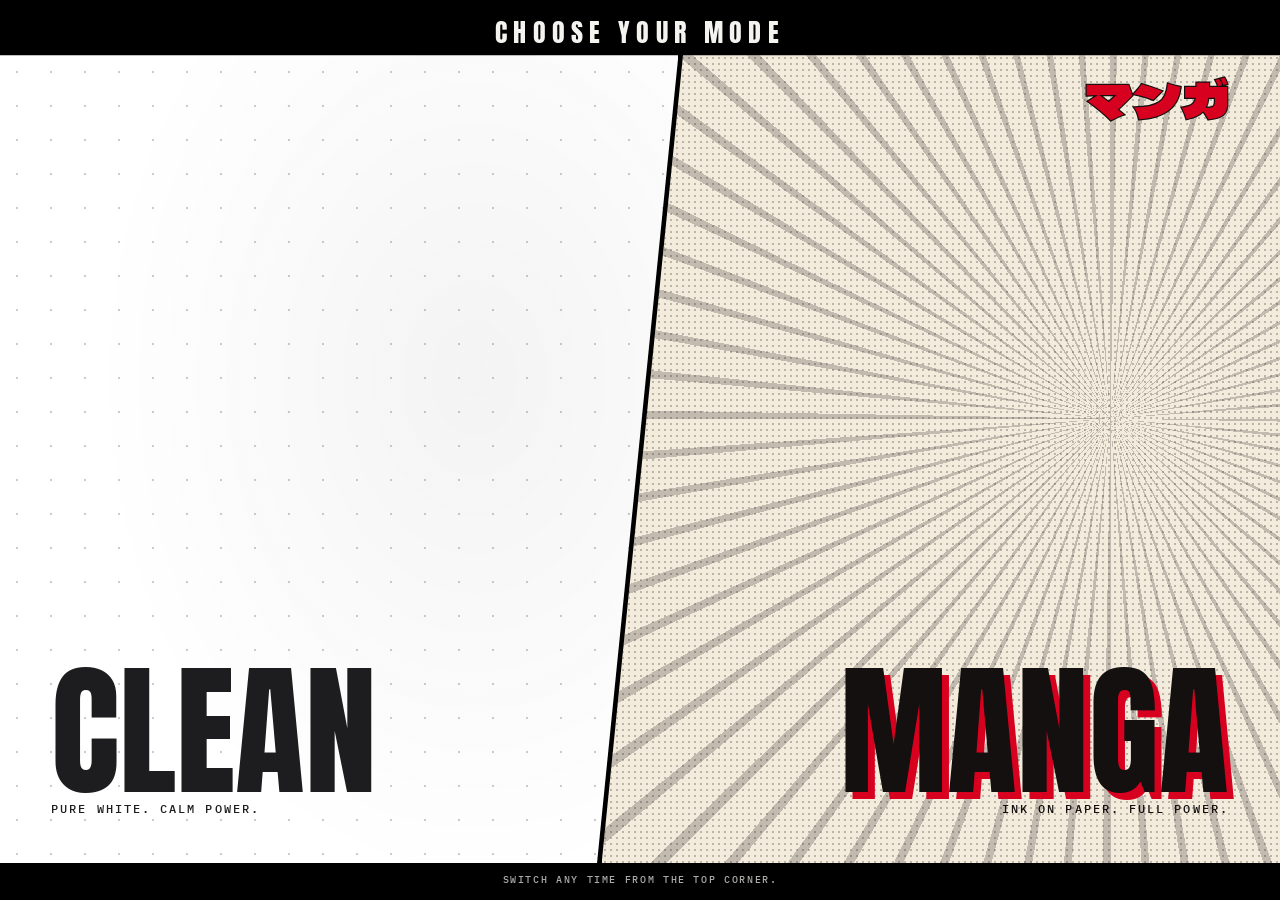
==== commit 573fc33d: "Clean in pure white and dark grey; every phone, tablet and screen fits A friend's note: white and da" ====
--- a/clean/index.html
+++ b/clean/index.html
@@ -72,11 +72,11 @@
     <i class="henshin-flash"></i>
   </div>
 
-  <!-- Arriving from Manga: black and steel bars with CLEAN, lifted away once the page is ready (../switch.css) -->
+  <!-- Arriving from Manga: white and grey bars with CLEAN, lifted away once the page is ready (../switch.css) -->
   <div class="launch" aria-hidden="true">
     <i></i>
     <i></i>
-    <i><b>Clean</b><small>Light on black. Calm power.</small><em>クリーン</em></i>
+    <i><b>Clean</b><small>Pure white. Calm power.</small><em>クリーン</em></i>
   </div>
   <a class="skip" href="#main">Skip to content</a>
 
@@ -402,7 +402,7 @@
     <div class="choices">
       <button class="choice choice-clean" type="button" data-pick="clean">
         <b>Clean</b>
-        <span>Light on black. Calm power.</span>
+        <span>Pure white. Calm power.</span>
       </button>
       <button class="choice choice-manga" type="button" data-pick="manga">
         <i aria-hidden="true">マンガ</i>
--- a/clean/styles.css
+++ b/clean/styles.css
@@ -1,6 +1,6 @@
 /* ==========================================================================
    RSW, third design: one full-screen scene at a time over a world of particles (world.js, main.js).
-   Clean: light on black. Calm power: white particles with red sparks, big condensed titles, hairline readouts.
+   Clean: pure white and dark grey, so the products stand out. Graphite particles, big condensed titles, hairline readouts.
    Manga: ink on paper. The screen is a manga panel: ink-dot particles (screentone coming alive), a thick panel
    frame, speed lines and a sound effect at every cut, slanted red plates.
    Without main.js the scenes stack as a plain page.
@@ -13,11 +13,13 @@
   --black: #070707;
   --panel: rgb(20 18 18 / 0.88);
   --white: #f4f3ef;
-  --muted: #9c9891;
-  --line: rgb(244 243 239 / 0.16);
+  --ink: #1d1d1f; /* Clean: dark grey on pure white, so the products' own colours are what stand out */
+  --grey: #86868b;
+  --muted: #6e6e73;
+  --line: rgb(29 29 31 / 0.12);
   --ok: #2bb673;
-  --bg: var(--black);
-  --fg: var(--white);
+  --bg: #ffffff;
+  --fg: var(--ink);
 
   --display: "Anton", Impact, "Arial Narrow", sans-serif;
   --brand: "Archivo", "Arial Black", sans-serif;
@@ -35,7 +37,7 @@
   --hud: 4.5rem;
   --rail: 0px;
 
-  color-scheme: dark;
+  color-scheme: light;
 }
 
 [data-mode="manga"] {
@@ -71,11 +73,9 @@
   overflow-x: clip;
 }
 
-/* Clean: a deep red-black glow where the world stands */
+/* Clean: pure white */
 [data-mode="clean"] body {
-  background:
-    radial-gradient(70% 70% at 70% 45%, rgb(110 12 28 / 0.38) 0%, transparent 60%),
-    radial-gradient(120% 100% at 50% 50%, #121010 0%, #050505 70%);
+  background: #fff;
 }
 
 /* Manga: newsprint, faint screentone, the corners a little darker */
@@ -135,7 +135,7 @@
 }
 
 :focus-visible {
-  outline: 3px solid var(--gold);
+  outline: 3px solid var(--red);
   outline-offset: 3px;
 }
 
@@ -197,8 +197,8 @@
 }
 
 .btn-main {
-  background: var(--white);
-  color: #070707;
+  background: var(--fg);
+  color: var(--bg);
 }
 
 .btn-ghost {
@@ -343,9 +343,9 @@
   pointer-events: none;
 }
 
-/* Clean: a vignette that pulls the eye to the middle */
+/* Clean: nothing over the white */
 [data-mode="clean"] .frame {
-  background: radial-gradient(120% 90% at 55% 50%, transparent 55%, rgb(0 0 0 / 0.55) 100%);
+  background: none;
 }
 
 /* Manga: the screen is a panel, a thick ink border inside a paper gutter */
@@ -768,6 +768,7 @@
 .scene-copy {
   position: relative;
   display: grid;
+  grid-template-columns: minmax(0, 1fr); /* nothing inside can widen it past the screen */
   gap: 1.1rem;
   justify-items: start;
   max-width: 40rem;
@@ -815,7 +816,7 @@
 }
 
 .title > span + span {
-  color: var(--red);
+  color: var(--grey);
 }
 
 /* main.js splits a title into words and letters, so they can rise in one by one */
@@ -858,6 +859,30 @@
   /* Power: a smaller title, so the range of tubs and the hint fit under it */
   .scene-power .title {
     font-size: clamp(3rem, 5vw, 6.4rem);
+  }
+}
+
+/* Wide but short (a 1280x720 laptop): less air above and below the words, so a scene's last button stays in view */
+@media (min-width: 64rem) and (min-aspect-ratio: 9/10) and (max-height: 50rem) {
+  .scene {
+    padding-top: calc(var(--hud) + 0.75rem);
+    padding-bottom: 3.25rem;
+  }
+
+  .deck-on .scene-copy {
+    gap: 0.9rem;
+    max-height: calc(100dvh - var(--hud) - 4rem);
+  }
+
+  .steps button {
+    padding-block: 0.45rem 0.55rem;
+  }
+}
+
+/* Big screens (1600px and up): everything grows with the screen, so a 2560 monitor isn't a small page in a lot of white */
+@media (min-width: 100rem) {
+  html {
+    font-size: calc(0.5vw + 8.4px);
   }
 }
 
@@ -998,14 +1023,16 @@
 /* ---------- The visitor's name: a signature line under the title (main.js, world.js) ---------- */
 .name-form {
   display: grid;
+  grid-template-columns: minmax(0, 1fr); /* the input's own width (about 20 letters) mustn't stretch it past the screen */
   gap: 0.45rem;
   width: min(100%, 26rem);
 }
 
 .name-form label {
   display: flex;
+  flex-wrap: wrap;
   justify-content: space-between;
-  gap: 1rem;
+  gap: 0.25rem 1rem;
   font: 500 0.64rem / 1 var(--mono);
   letter-spacing: 0.16em;
   text-transform: uppercase;
@@ -1020,7 +1047,7 @@
 
 .name-row {
   display: flex;
-  border-bottom: 2px solid rgb(244 243 239 / 0.3);
+  border-bottom: 2px solid rgb(29 29 31 / 0.22);
   transition: border-color 0.3s, box-shadow 0.3s;
 }
 
@@ -1045,7 +1072,7 @@
 }
 
 .name-form input::placeholder {
-  color: rgb(244 243 239 / 0.2);
+  color: rgb(29 29 31 / 0.22);
 }
 
 .name-go {
@@ -1385,14 +1412,14 @@
   width: 100%;
   padding: 0.9rem 0.9rem;
   border: 1px solid var(--line);
-  background: rgb(0 0 0 / 0.35);
+  background: #f5f5f7;
   font: 500 1.1rem / 1 var(--mono);
   letter-spacing: 0.1em;
   text-transform: uppercase;
 }
 
 .field input::placeholder {
-  color: rgb(244 243 239 / 0.25);
+  color: rgb(29 29 31 / 0.3);
 }
 
 .field input:focus {
@@ -1402,7 +1429,7 @@
 
 .check-error {
   grid-column: 1 / -1;
-  color: #ff8c8c;
+  color: #c8102e;
   font-weight: 700;
 }
 
@@ -1412,7 +1439,7 @@
 
 .code-chip {
   padding: 0.1rem 0.4rem;
-  background: rgb(244 243 239 / 0.12);
+  background: rgb(29 29 31 / 0.07);
   font: 500 0.78rem / 1.4 var(--mono);
   text-decoration: underline;
   text-underline-offset: 3px;
@@ -1598,7 +1625,7 @@
   width: 100%;
   aspect-ratio: 4 / 5;
   overflow: hidden;
-  background: #111;
+  background: #ececee;
   outline: 2px solid transparent;
   outline-offset: 2px;
   transition: outline-color 0.3s, translate 0.4s var(--ease);
@@ -1749,7 +1776,8 @@
   display: grid;
   gap: 1rem;
   padding: 1.6rem var(--gutter) calc(1.6rem + env(safe-area-inset-bottom));
-  background: rgb(14 13 13 / 0.94);
+  background: rgb(255 255 255 / 0.96);
+  box-shadow: 0 -24px 60px rgb(29 29 31 / 0.1);
   backdrop-filter: blur(18px);
   -webkit-backdrop-filter: blur(18px);
   border-top: 2px solid var(--red);
@@ -1947,7 +1975,7 @@
   gap: 1rem;
   align-items: center;
   padding: 1rem;
-  background: rgb(244 243 239 / 0.06);
+  background: #f5f5f7;
   border: 1px solid var(--line);
 }
 
@@ -2051,18 +2079,18 @@
     content: "";
     flex: 1;
     height: 2px;
-    background: rgb(244 243 239 / 0.16);
+    background: rgb(29 29 31 / 0.12);
     transition: background-color 0.4s;
   }
 
   .index a:has(~ a[aria-current])::before {
-    background: rgb(244 243 239 / 0.62);
+    background: rgb(29 29 31 / 0.5);
   }
 
   .index a[aria-current]::before {
     height: 3px;
-    background: linear-gradient(var(--red), var(--red)) 0 0 / 100% 100% no-repeat, rgb(244 243 239 / 0.16);
-    box-shadow: 0 0 14px rgb(227 19 47 / 0.75);
+    background: linear-gradient(var(--red), var(--red)) 0 0 / 100% 100% no-repeat, rgb(29 29 31 / 0.12);
+    box-shadow: 0 0 10px rgb(227 19 47 / 0.35);
   }
 
   /* The number and the name stay, for screen readers */
@@ -2093,23 +2121,13 @@
    sizes it to the room the words leave), and the words sit under it on a dark fade. The next scene is a swipe away.
    ========================================================================== */
 @media (max-aspect-ratio: 9/10) {
-  [data-mode="clean"] body {
-    background:
-      radial-gradient(90% 50% at 50% 30%, rgb(120 12 30 / 0.45) 0%, transparent 70%),
-      radial-gradient(130% 100% at 50% 32%, #141111 0%, #050505 72%);
-  }
-
-  [data-mode="clean"] .frame {
-    background: radial-gradient(150% 90% at 50% 32%, transparent 55%, rgb(0 0 0 / 0.6) 100%);
-  }
-
-  /* A dark fade under the words, so a spark drifting behind them never gets in their way */
+  /* A white fade under the words, so a spark drifting behind them never gets in their way */
   .deck-on .deck::before {
     content: "";
     position: absolute;
     inset: auto 0 0;
     height: 60%;
-    background: linear-gradient(to top, rgb(5 5 5 / 0.92) 0%, rgb(5 5 5 / 0.66) 42%, transparent 100%);
+    background: linear-gradient(to top, rgb(255 255 255 / 0.95) 0%, rgb(255 255 255 / 0.7) 42%, transparent 100%);
     pointer-events: none;
   }
 
@@ -2256,12 +2274,12 @@
   }
 
   .ctas {
-    flex-wrap: nowrap;
     gap: 0.6rem;
+    width: 100%;
   }
 
   .ctas .btn {
-    flex: 1 1 0;
+    flex: 1 1 9rem; /* side by side when both fit, stacked when they don't */
     min-height: 2.9rem;
     padding-inline: 0.7rem;
   }
@@ -2292,6 +2310,11 @@
     height: 2.1rem;
   }
 
+  /* Swiping the stage changes the tub too, so the arrows go */
+  .switcher .switch-step {
+    display: none;
+  }
+
   /* The science: only the step on show says its words; the others fold to their names (the height never changes) */
   .steps {
     gap: 0.2rem;
@@ -2318,6 +2341,70 @@
   .steps [aria-pressed="true"] > span {
     height: 3em;
     opacity: 1;
+  }
+}
+
+/* ---------- Narrow phones (360px and under): the Lab's row is just the tubs; their names stay for screen readers ---------- */
+@media (max-width: 22.5rem) {
+  .switcher button span {
+    position: absolute;
+    width: 1px;
+    height: 1px;
+    overflow: hidden;
+    clip-path: inset(50%);
+    white-space: nowrap;
+  }
+}
+
+/* ---------- Short phones (an old iPhone SE, 320x568): the world gets a little less room, and only what matters stays ---------- */
+@media (max-aspect-ratio: 9/10) and (max-height: 40rem) {
+  .scene {
+    padding-top: calc(var(--hud) + 1.2rem + 22vh);
+    padding-bottom: calc(env(safe-area-inset-bottom) + 1rem);
+  }
+
+  .deck-on .scene-copy {
+    max-height: calc(100dvh - var(--hud) - 2.2rem - 22vh - env(safe-area-inset-bottom));
+  }
+
+  .next,
+  .scene-power .lede,
+  .hold-hint,
+  .product-flavour {
+    display: none;
+  }
+
+  .ctas .btn {
+    flex-basis: 7rem;
+    padding-inline: 0.5rem;
+  }
+}
+
+/* ---------- Very narrow phones (a folded Fold): the switch shows only where it takes you; a smaller logo and title ---------- */
+@media (max-width: 21rem) {
+  .logo {
+    font-size: 1.35rem;
+  }
+
+  .mode-switch {
+    grid-template-columns: auto;
+  }
+
+  .mode-switch::before,
+  .mode-switch span[aria-hidden]:nth-of-type(2) {
+    display: none;
+  }
+
+  .title {
+    font-size: clamp(2.1rem, 13vw, 2.6rem);
+  }
+
+  .product-name {
+    font-size: clamp(1.9rem, 11vw, 2.3rem);
+  }
+
+  .steps [aria-pressed="true"] > span {
+    height: 4.5em;
   }
 }
 
@@ -2353,6 +2440,31 @@
   .product-about,
   .lab-kana {
     display: none;
+  }
+
+  .product {
+    gap: 0.45rem;
+  }
+
+  .product-flavour {
+    display: none;
+  }
+
+  .product-stats div {
+    padding-block: 0.3rem;
+  }
+
+  .product-stats dd {
+    font-size: 1.35rem;
+  }
+
+  .price b {
+    font-size: 1.6rem;
+  }
+
+  .product-buy .btn {
+    min-height: 2.5rem;
+    padding: 0.6rem 1rem;
   }
 
   /* The last scene stacks its words and footer (see below): both keep to the left, clear of the world */
@@ -2372,8 +2484,9 @@
   margin: 0 0 0 auto;
   padding: 0;
   border: 0;
-  background: #0e0d0d;
-  color: #f4f3ef;
+  background: #fff;
+  color: var(--fg);
+  box-shadow: -24px 0 60px rgb(29 29 31 / 0.14);
   flex-direction: column;
 }
 
@@ -2382,7 +2495,7 @@
 }
 
 .cart::backdrop {
-  background: rgb(0 0 0 / 0.6);
+  background: rgb(29 29 31 / 0.3);
   backdrop-filter: blur(3px);
 }
 
@@ -2391,7 +2504,7 @@
   align-items: center;
   justify-content: space-between;
   padding: 1.25rem 1.5rem;
-  border-bottom: 1px solid rgb(244 243 239 / 0.16);
+  border-bottom: 1px solid var(--line);
 }
 
 .cart-head h2 {
@@ -2421,7 +2534,7 @@
   gap: 0.25rem 0.9rem;
   align-items: center;
   padding: 0.9rem 0;
-  border-bottom: 1px solid rgb(244 243 239 / 0.16);
+  border-bottom: 1px solid var(--line);
 }
 
 .cart-lines img {
@@ -2442,7 +2555,7 @@
 }
 
 .cart-lines li > p:first-of-type span {
-  color: #9c9891;
+  color: var(--muted);
   font-size: 0.78rem;
 }
 
@@ -2456,7 +2569,7 @@
 .qty button {
   width: 1.9rem;
   height: 1.9rem;
-  border: 1px solid rgb(244 243 239 / 0.2);
+  border: 1px solid rgb(29 29 31 / 0.2);
   font-weight: 800;
 }
 
@@ -2473,7 +2586,7 @@
 
 .cart-empty {
   padding: 2rem 1.5rem;
-  color: #9c9891;
+  color: var(--muted);
 }
 
 .cart:not(.is-empty) .cart-empty {
@@ -2484,7 +2597,7 @@
   display: grid;
   gap: 0.75rem;
   padding: 1.25rem 1.5rem calc(1.25rem + env(safe-area-inset-bottom));
-  border-top: 1px solid rgb(244 243 239 / 0.16);
+  border-top: 1px solid var(--line);
 }
 
 .cart-total {
@@ -2563,15 +2676,15 @@
 
 .flash b {
   font: 400 clamp(3.6rem, 13vw, 11rem) / 1 var(--jp);
-  color: #fff;
-  text-shadow: 0 0 40px rgb(227 19 47 / 0.9), 0 0 120px rgb(227 19 47 / 0.6);
+  color: var(--fg);
+  text-shadow: 0 0 40px rgb(227 19 47 / 0.35);
 }
 
 .flash small {
   font: 400 clamp(1rem, 2.4vw, 1.8rem) / 1 var(--display);
   letter-spacing: 0.5em;
   text-transform: uppercase;
-  color: #fff;
+  color: var(--fg);
 }
 
 .is-final .flash {
@@ -2612,17 +2725,13 @@
   }
 
   [data-mode="clean"].is-charging .frame {
-    background:
-      radial-gradient(70% 70% at 70% 50%, rgb(227 19 47 / calc(var(--charge) * 0.25)), transparent 70%),
-      radial-gradient(120% 90% at 55% 50%, transparent 55%, rgb(0 0 0 / 0.55) 100%);
+    background: radial-gradient(70% 70% at 70% 50%, rgb(227 19 47 / calc(var(--charge) * 0.16)), transparent 70%);
   }
 }
 
 @media (prefers-reduced-motion: no-preference) and (max-aspect-ratio: 9/10) {
   [data-mode="clean"].is-charging .frame {
-    background:
-      radial-gradient(90% 50% at 50% 30%, rgb(227 19 47 / calc(var(--charge) * 0.32)), transparent 70%),
-      radial-gradient(150% 90% at 50% 32%, transparent 55%, rgb(0 0 0 / 0.6) 100%);
+    background: radial-gradient(90% 50% at 50% 30%, rgb(227 19 47 / calc(var(--charge) * 0.2)), transparent 70%);
   }
 }
 
@@ -2943,12 +3052,12 @@
 
 @keyframes flash-bg {
   0% {
-    background: rgb(255 255 255 / 0.95);
+    background: rgb(227 19 47 / 0.9);
   }
 
   25%,
   100% {
-    background: rgb(255 255 255 / 0);
+    background: rgb(227 19 47 / 0);
   }
 }
 
--- a/switch.css
+++ b/switch.css
@@ -107,13 +107,13 @@
   text-transform: uppercase;
 }
 
-/* Clean: points of light on black, a red glow where the world stands */
+/* Clean: pure white and dark grey, a fine grid of graphite points */
 .choice-clean {
   background:
-    radial-gradient(rgb(244 243 239 / 0.9) 1px, transparent 1.6px) 0 0 / 34px 34px,
-    radial-gradient(80% 90% at 70% 40%, rgb(150 14 34 / 0.6), transparent 70%),
-    #050505;
-  color: #f4f3ef;
+    radial-gradient(rgb(29 29 31 / 0.22) 1px, transparent 1.6px) 0 0 / 34px 34px,
+    radial-gradient(80% 90% at 70% 40%, rgb(29 29 31 / 0.05), transparent 70%),
+    #fff;
+  color: #1d1d1f;
 }
 
 /* Manga: paper, screentone and speed lines */
@@ -359,7 +359,7 @@
   animation: mode-flash 0.3s linear;
 }
 
-/* Manga → Clean: black and steel bars, the last with the word */
+/* Manga → Clean: white and grey bars, the last with the word */
 .launch {
   display: grid;
 }
@@ -371,29 +371,29 @@
   justify-items: center;
   gap: 0.75rem;
   background: var(--c);
-  color: #f4f3ef;
+  color: #1d1d1f;
   font-style: normal;
   clip-path: inset(100% 0 0);
 }
 
 .launch i:nth-child(1) {
-  --c: #000;
+  --c: #1d1d1f;
 }
 
 .launch i:nth-child(2) {
-  --c: #3a3a3a;
+  --c: #d2d2d7;
   --k: 1;
 }
 
 .launch i:nth-child(3) {
-  --c: #0b0b0b;
+  --c: #fff;
   --k: 2;
 }
 
 .launch b {
   font: 400 clamp(4rem, 20vw, 18rem) / 0.85 var(--m-display);
   text-transform: uppercase;
-  color: #e3132f;
+  color: #1d1d1f;
 }
 
 .launch small {
